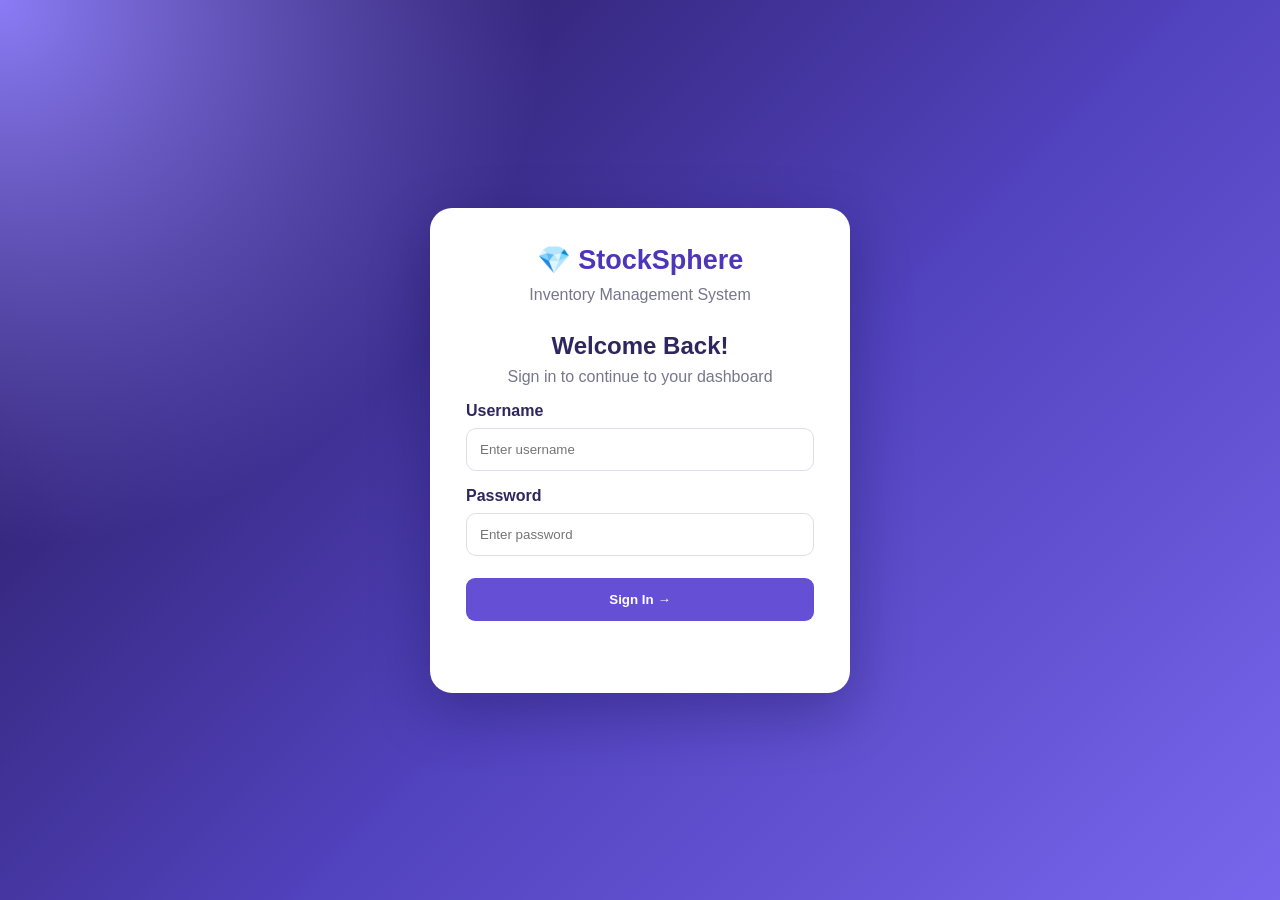
==== src/main/resources/static/index.html @ e8b52997 "Initial clean commit - StockSphere" ====
<!DOCTYPE html>
<html lang="en">
<head>
<meta charset="UTF-8">
<meta name="viewport" content="width=device-width, initial-scale=1.0">
<title>StockSphere | Inventory Management</title>

<style>
* {
    margin: 0;
    padding: 0;
    box-sizing: border-box;
    font-family: Arial, sans-serif;
}

body { background: #f4f5ff; color: #25234a; }
.layout { display: flex; min-height: 100vh; }

aside {
    width: 240px;
    flex-shrink: 0;
    background: linear-gradient(180deg, #392080, #6254d9);
    color: white;
    padding: 28px 18px;
}

.logo { font-size: 21px; font-weight: bold; margin-bottom: 38px; }
.menu { padding: 14px; margin: 8px 0; border-radius: 10px; cursor: pointer; }
.menu.active, .menu:hover { background: #ffffff25; }

main { flex: 1; min-width: 0; padding: 30px; }

header {
    display: flex;
    justify-content: space-between;
    align-items: center;
    flex-wrap: wrap;
    gap: 16px;
    margin-bottom: 28px;
}

header h1 { font-size: 28px; }
header p { color: #77768d; margin-top: 8px; }
.profile { background: white; padding: 12px 18px; border-radius: 12px; box-shadow: 0 4px 15px #29205b0c; }

.cards {
    display: grid;
    grid-template-columns: repeat(4, minmax(0, 1fr));
    gap: 18px;
    margin-bottom: 28px;
}

.card {
    background: white;
    padding: 22px;
    border-radius: 16px;
    box-shadow: 0 5px 22px #29205b0b;
    border-bottom: 4px solid #7155df;
}

.card p { color: #77768d; font-size: 14px; }
.card h2 { margin: 15px 0 8px; font-size: 30px; overflow-wrap: anywhere; }
.card small { color: #6d55d9; }

.panel {
    background: white;
    padding: 24px;
    border-radius: 16px;
    box-shadow: 0 5px 22px #29205b0b;
    margin-bottom: 22px;
    overflow-x: auto;
}

.panel h2 { font-size: 20px; margin-bottom: 20px; }

.actions {
    display: flex;
    justify-content: space-between;
    align-items: center;
    gap: 12px;
    flex-wrap: wrap;
    margin-bottom: 18px;
}

input {
    padding: 12px;
    border: 1px solid #dedcf0;
    border-radius: 9px;
    min-width: 0;
}

button {
    border: none;
    background: #6550d5;
    color: white;
    padding: 12px 17px;
    border-radius: 9px;
    cursor: pointer;
    font-weight: bold;
}

button:hover { background: #4935b1; }
button:disabled { opacity: 0.6; cursor: not-allowed; }

table { width: 100%; border-collapse: collapse; min-width: 760px; }

th, td {
    padding: 15px 12px;
    border-bottom: 1px solid #eeeef5;
    text-align: left;
}

th { color: #77768d; font-size: 13px; }

.status {
    display: inline-block;
    background: #e8f9ef;
    color: #16844a;
    padding: 7px 10px;
    border-radius: 20px;
    font-size: 12px;
    white-space: nowrap;
}

.low { background: #fff0e9; color: #d65a29; }
.edit { background: #2d9cdb; padding: 8px 11px; margin-right: 5px; margin-bottom: 4px; }
.edit:hover { background: #187ab3; }
.delete { background: #e94f70; padding: 8px 11px; }
.delete:hover { background: #c92e50; }
.empty { color: #888; text-align: center; }
.alert-item { margin: 8px 0; padding: 12px; background: #fff0e9; color: #a63c1b; border-radius: 9px; }
.success-message { color: #16844a; }
.error-message { color: #c92e50; }
.page { display: none; }
.page.active { display: block; }

@media (max-width: 1000px) {
    .cards { grid-template-columns: repeat(2, minmax(0, 1fr)); }
}

@media (max-width: 650px) {
    .layout { display: block; }
    aside { width: 100%; padding: 18px; }
    .logo { margin-bottom: 15px; }
    .menu { display: inline-block; padding: 10px; }
    main { padding: 18px; }
    .cards { grid-template-columns: 1fr; }
}

.login-screen{min-height:100vh;display:flex;align-items:center;justify-content:center;padding:24px;background:radial-gradient(circle at top left,#8b7cf6 0,transparent 35%),linear-gradient(135deg,#20134d,#5142bd 55%,#7867ec)}
.login-card{width:100%;max-width:420px;background:#fff;border-radius:22px;padding:36px;box-shadow:0 20px 60px #100a3b55}
.login-logo{text-align:center;font-size:27px;font-weight:800;color:#4d36b8;margin-bottom:10px}
.login-subtitle{text-align:center;color:#77768d;margin-bottom:28px}
.login-card label{display:block;margin:16px 0 8px;font-weight:bold;color:#30265e}
.login-card input{width:100%;padding:13px;border:1px solid #dedcf0;border-radius:10px}
.login-card button{width:100%;margin-top:22px;padding:14px}
#loginMessage{min-height:22px;margin-top:14px;text-align:center;font-size:14px}
.logout-button{margin-left:8px;background:#eeeaff;color:#4d36b8}
.logout-button:hover{background:#ddd6ff}
@media(max-width:480px){.login-card{padding:26px 22px}}

</style>
</head>

<body>

<div id="loginScreen" class="login-screen">
  <form id="loginForm" class="login-card">
    <div class="login-logo">💎 StockSphere</div>
    <p class="login-subtitle">Inventory Management System</p>
    <h2 style="text-align:center;color:#30265e;">Welcome Back!</h2>
    <p style="text-align:center;color:#77768d;margin-top:8px;">Sign in to continue to your dashboard</p>
    <label for="loginUsername">Username</label>
    <input id="loginUsername" name="username" type="text" placeholder="Enter username" autocomplete="username" required>
    <label for="loginPassword">Password</label>
    <input id="loginPassword" name="password" type="password" placeholder="Enter password" autocomplete="current-password" required>
    <button id="loginButton" type="submit">Sign In →</button>
    <p id="loginMessage" role="status"></p>
  </form>
</div>

<div id="appLayout" class="layout" style="display:none;">

<aside>
    <div class="logo">💎 StockSphere</div>

    <div class="menu active" onclick="showPage('dashboard', this)">📊 Dashboard</div>
    <div class="menu" onclick="showPage('products', this)">📦 Products</div>
    <div class="menu" onclick="showPage('suppliers', this)">🏭 Suppliers</div>
    <div class="menu" onclick="showPage('alerts', this)">🔔 Stock Alerts</div>
    <div class="menu" onclick="showPage('reports', this)">📈 Reports</div>
    <div class="menu" onclick="showPage('history', this)">🕘 Stock History</div>
    <div class="menu" onclick="showPage('settings', this)">⚙️ Settings</div>
</aside>

<main>
<header>
    <div>
        <h1 id="pageTitle">Inventory Dashboard</h1>
        <p id="pageSubtitle">Welcome back! Here's your stock overview.</p>
    </div>
    <div class="profile">👤 <span id="profileUsername">Admin</span>
        <button class="logout-button" type="button" onclick="logout()">Log out</button>
    </div>
</header>

<!-- DASHBOARD -->
<div id="dashboardPage" class="page active">
    <section class="cards">
        <div class="card">
            <p>Total Products</p>
            <h2 id="total">0</h2>
            <small>Products registered</small>
        </div>
        <div class="card">
            <p>Total Stock Units</p>
            <h2 id="units">0</h2>
            <small>Units in inventory</small>
        </div>
        <div class="card">
            <p>Low Stock Alerts</p>
            <h2 id="alerts">0</h2>
            <small>Products needing attention</small>
        </div>
        <div class="card">
            <p>Total Stock Value</p>
            <h2 id="value">₹0</h2>
            <small>Estimated inventory value</small>
        </div>
    </section>

    <section class="panel">
        <h2>📦 Product Inventory</h2>
        <div class="actions">
            <input id="search" type="search" placeholder="Search products...">
            <button id="addButton" onclick="addProduct()">＋ Add Product</button>
        </div>
        <table>
            <thead>
                <tr>
                    <th>Product</th><th>Category</th><th>Quantity</th>
                    <th>Unit Price</th><th>Minimum Stock</th>
                    <th>Status</th><th>Action</th>
                </tr>
            </thead>
            <tbody id="productList">
                <tr><td colspan="7" class="empty">Loading products...</td></tr>
            </tbody>
        </table>
    </section>

    <section class="panel">
        <h2>🔔 Stock Alerts</h2>
        <div id="alertMessage">Loading stock alerts...</div>
    </section>
</div>

<!-- PRODUCTS -->
<div id="productsPage" class="page">
    <section class="panel">
        <h2>📦 Manage Products</h2>
        <p>Use the dashboard to add, search, edit and delete products.</p>
        <br>
        <button onclick="showPage('dashboard')">Open Product Inventory</button>
    </section>
</div>

<!-- SUPPLIERS -->
<div id="suppliersPage" class="page">
    <section class="panel">
        <h2>🏭 Supplier Management</h2>
        <div class="actions">
            <input id="supplierSearch" type="search" placeholder="Search suppliers...">
            <button id="addSupplierButton" onclick="addSupplier()">＋ Add Supplier</button>
        </div>
        <table>
            <thead>
                <tr>
                    <th>Name</th><th>Company</th><th>Phone</th>
                    <th>Email</th><th>Address</th><th>Action</th>
                </tr>
            </thead>
            <tbody id="supplierList">
                <tr><td colspan="6" class="empty">Loading suppliers...</td></tr>
            </tbody>
        </table>
    </section>
</div>

<!-- ALERTS -->
<div id="alertsPage" class="page">
    <section class="panel">
        <h2>🔔 Low Stock Alerts</h2>
        <div id="allAlerts">Loading stock alerts...</div>
    </section>
</div>

<!-- REPORTS -->
<div id="reportsPage" class="page">
    <section class="panel">
        <h2>📈 Inventory Reports</h2>
        <p>Total products: <strong id="reportProducts">0</strong></p><br>
        <p>Total stock units: <strong id="reportUnits">0</strong></p><br>
        <p>Low stock products: <strong id="reportAlerts">0</strong></p><br>
        <p>Total stock value: <strong id="reportValue">₹0</strong></p><br>
        <button onclick="downloadReport()">⬇ Download CSV Report</button>
    </section>
</div>

<!-- STOCK HISTORY -->
<div id="historyPage" class="page">
    <section class="panel">
        <h2>🕘 Stock History</h2>
        <p id="historyMessage">Loading stock history...</p>
        <br>
        <div style="overflow-x:auto;">
            <table>
                <thead>
                    <tr>
                        <th>Date &amp; Time</th>
                        <th>Product</th>
                        <th>Action</th>
                        <th>Previous Quantity</th>
                        <th>New Quantity</th>
                    </tr>
                </thead>
                <tbody id="historyList">
                    <tr><td colspan="5" class="empty">Loading history...</td></tr>
                </tbody>
            </table>
        </div>
    </section>
</div>

<!-- SETTINGS -->
<div id="settingsPage" class="page">
    <section class="panel">
        <h2>⚙️ Settings</h2>
        <p>Application: StockSphere</p><br>
        <p>Backend: Spring Boot</p><br>
        <p>Database: MySQL</p><br>
        <p>Currency: Indian Rupees (₹)</p>
    </section>
</div>

<p style="text-align:center;color:#888;padding:12px">
    © 2026 StockSphere | Inventory Management System
</p>
</main>
</div>

<script>
let products = [];
let suppliers = [];

const pageInfo = {
    dashboard: ["Inventory Dashboard", "Welcome back! Here's your stock overview."],
    products: ["Products", "Manage your product inventory."],
    suppliers: ["Supplier Management", "Manage your suppliers and their contact details."],
    alerts: ["Stock Alerts", "Products that need stock replenishment."],
    reports: ["Inventory Reports", "View and export inventory summaries."],
    history: ["Stock History", "Review inventory activity."],
    settings: ["Settings", "Application information."]
};

function showPage(page, clickedMenu) {
    document.querySelectorAll('.page').forEach(section => section.classList.remove('active'));

    const target = document.getElementById(page + 'Page');
    if (target) target.classList.add('active');

    document.querySelectorAll('.menu').forEach(menu => menu.classList.remove('active'));

    if (clickedMenu) {
        clickedMenu.classList.add('active');
    } else {
        document.querySelectorAll('.menu').forEach(menu => {
            if (menu.getAttribute('onclick')?.includes("'" + page + "'")) {
                menu.classList.add('active');
            }
        });
    }

    document.getElementById('pageTitle').textContent = pageInfo[page][0];
    document.getElementById('pageSubtitle').textContent = pageInfo[page][1];

    if (page === 'suppliers') loadSuppliers();

    if (['dashboard', 'products', 'alerts', 'reports'].includes(page)) {
        loadProducts();
    }

    if (page === 'history') loadStockHistory();
}

function getQuantity(product) {
    return Number(product.quantity ?? product.stockQuantity ?? 0);
}

function getMinimumStock(product) {
    const value = Number(product.minimumStock ?? 5);
    return Number.isFinite(value) && value >= 0 ? value : 5;
}

function isLowStock(product) {
    return getQuantity(product) <= getMinimumStock(product);
}

function escapeHtml(value) {
    return String(value ?? '').replace(/[&<>"']/g, char => ({
        '&': '&amp;', '<': '&lt;', '>': '&gt;', '"': '&quot;', "'": '&#39;'
    })[char]);
}

// PRODUCTS

async function loadProducts() {
    try {
        const response = await fetch('/api/products');
        if (!response.ok) throw new Error('Could not load products');

        products = await response.json();
        renderProducts();
    } catch (error) {
        document.getElementById('productList').innerHTML =
            '<tr><td colspan="7" class="empty">Unable to load products. Check the backend server.</td></tr>';
        document.getElementById('alertMessage').textContent = 'Unable to load stock alerts.';
        document.getElementById('allAlerts').textContent = 'Unable to load stock alerts.';
    }
}

function renderProducts() {
    const query = document.getElementById('search').value.trim().toLowerCase();

    const filtered = products.filter(product =>
        String(product.name || product.productName || '').toLowerCase().includes(query)
    );

    document.getElementById('productList').innerHTML = filtered.length
        ? filtered.map(product => {
            const id = Number(product.id) || 0;
            const name = product.name || product.productName || 'Unnamed';
            const category = product.category || 'General';
            const quantity = getQuantity(product);
            const price = Number(product.price || 0);
            const minimum = getMinimumStock(product);
            const low = isLowStock(product);

            return `
            <tr>
                <td>${escapeHtml(name)}</td>
                <td>${escapeHtml(category)}</td>
                <td>${quantity}</td>
                <td>₹${price.toLocaleString('en-IN')}</td>
                <td>${minimum}</td>
                <td><span class="status ${low ? 'low' : ''}">${low ? 'Low Stock' : 'In Stock'}</span></td>
                <td>
                    <button class="edit" onclick="editProduct(${id})">Edit</button>
                    <button class="delete" onclick="deleteProduct(${id})">Delete</button>
                </td>
            </tr>`;
        }).join('')
        : '<tr><td colspan="7" class="empty">No products found</td></tr>';

    const totalUnits = products.reduce((sum, product) => sum + getQuantity(product), 0);
    const lowProducts = products.filter(isLowStock);
    const totalValue = products.reduce((sum, product) =>
        sum + getQuantity(product) * Number(product.price || 0), 0);

    document.getElementById('total').textContent = products.length;
    document.getElementById('units').textContent = totalUnits;
    document.getElementById('alerts').textContent = lowProducts.length;
    document.getElementById('value').textContent = '₹' + totalValue.toLocaleString('en-IN');

    const alertsHtml = lowProducts.length
        ? lowProducts.map(product => `
            <div class="alert-item">
                ⚠️ <strong>${escapeHtml(product.name || 'Unnamed')}</strong>
                — ${getQuantity(product)} units remaining.
                Minimum stock: ${getMinimumStock(product)}.
            </div>`).join('')
        : '<p class="success-message">All products have sufficient stock.</p>';

    document.getElementById('alertMessage').innerHTML = alertsHtml;
    document.getElementById('allAlerts').innerHTML = alertsHtml;
    document.getElementById('reportProducts').textContent = products.length;
    document.getElementById('reportUnits').textContent = totalUnits;
    document.getElementById('reportAlerts').textContent = lowProducts.length;
    document.getElementById('reportValue').textContent = '₹' + totalValue.toLocaleString('en-IN');
}

async function addProduct() {
    const name = prompt('Enter product name:');
    if (name === null || !name.trim()) return;

    const categoryInput = prompt('Enter category:');
    if (categoryInput === null) return;

    const quantityInput = prompt('Enter stock quantity:');
    if (quantityInput === null || quantityInput.trim() === '') return;

    const priceInput = prompt('Enter unit price:');
    if (priceInput === null || priceInput.trim() === '') return;

    const minimumInput = prompt('Enter minimum stock level:', '5');
    if (minimumInput === null || minimumInput.trim() === '') return;

    const quantity = Number(quantityInput);
    const price = Number(priceInput);
    const minimumStock = Number(minimumInput);

    if (!Number.isInteger(quantity) || quantity < 0 ||
        !Number.isFinite(price) || price < 0 ||
        !Number.isInteger(minimumStock) || minimumStock < 0) {
        alert('Enter a valid quantity, price and minimum stock.');
        return;
    }

    const button = document.getElementById('addButton');
    button.disabled = true;

    try {
        const response = await fetch('/api/products', {
            method: 'POST',
            headers: { 'Content-Type': 'application/json' },
            body: JSON.stringify({
                name: name.trim(),
                category: categoryInput.trim() || 'General',
                quantity, price, minimumStock
            })
        });

        if (!response.ok) throw new Error('Save failed');

        await loadProducts();
        alert('Product added successfully!');
    } catch (error) {
        alert('Could not add product. Check the backend.');
    } finally {
        button.disabled = false;
    }
}

async function editProduct(id) {
    const product = products.find(item => Number(item.id) === Number(id));
    if (!product) return;

    const name = prompt('Edit product name:', product.name || '');
    if (name === null || !name.trim()) return;

    const category = prompt('Edit category:', product.category || 'General');
    if (category === null) return;

    const quantityInput = prompt('Edit stock quantity:', String(getQuantity(product)));
    if (quantityInput === null || quantityInput.trim() === '') return;

    const priceInput = prompt('Edit unit price:', String(Number(product.price || 0)));
    if (priceInput === null || priceInput.trim() === '') return;

    const minimumInput = prompt('Edit minimum stock:', String(getMinimumStock(product)));
    if (minimumInput === null || minimumInput.trim() === '') return;

    const quantity = Number(quantityInput);
    const price = Number(priceInput);
    const minimumStock = Number(minimumInput);

    if (!Number.isInteger(quantity) || quantity < 0 ||
        !Number.isFinite(price) || price < 0 ||
        !Number.isInteger(minimumStock) || minimumStock < 0) {
        alert('Enter valid quantity, price and minimum stock.');
        return;
    }

    try {
        const response = await fetch('/api/products/' + id, {
            method: 'PUT',
            headers: { 'Content-Type': 'application/json' },
            body: JSON.stringify({
                name: name.trim(),
                category: category.trim() || 'General',
                quantity, price, minimumStock
            })
        });

        if (!response.ok) throw new Error('Update failed');

        await loadProducts();
        alert('Product updated successfully!');
    } catch (error) {
        alert('Could not update product. Check the backend.');
    }
}

async function deleteProduct(id) {
    if (!confirm('Delete this product?')) return;

    try {
        const response = await fetch('/api/products/' + id, { method: 'DELETE' });
        if (!response.ok) throw new Error('Delete failed');

        await loadProducts();
        alert('Product deleted successfully!');
    } catch (error) {
        alert('Could not delete product.');
    }
}

// SUPPLIERS

async function loadSuppliers() {
    const list = document.getElementById('supplierList');

    try {
        const response = await fetch('/api/suppliers');
        if (!response.ok) throw new Error('Could not load suppliers');

        suppliers = await response.json();
        renderSuppliers();
    } catch (error) {
        list.innerHTML =
            '<tr><td colspan="6" class="empty">Unable to load suppliers. Check SupplierController and the backend.</td></tr>';
    }
}

function renderSuppliers() {
    const query = document.getElementById('supplierSearch').value.trim().toLowerCase();

    const filtered = suppliers.filter(supplier =>
        [supplier.name, supplier.company, supplier.phone, supplier.email, supplier.address]
            .some(value => String(value || '').toLowerCase().includes(query))
    );

    document.getElementById('supplierList').innerHTML = filtered.length
        ? filtered.map(supplier => `
            <tr>
                <td>${escapeHtml(supplier.name)}</td>
                <td>${escapeHtml(supplier.company)}</td>
                <td>${escapeHtml(supplier.phone)}</td>
                <td>${escapeHtml(supplier.email)}</td>
                <td>${escapeHtml(supplier.address)}</td>
                <td>
                    <button class="edit" onclick="editSupplier(${Number(supplier.id)})">Edit</button>
                    <button class="delete" onclick="deleteSupplier(${Number(supplier.id)})">Delete</button>
                </td>
            </tr>`).join('')
        : '<tr><td colspan="6" class="empty">No suppliers found</td></tr>';
}

async function addSupplier() {
    const name = prompt('Enter supplier name:');
    if (name === null || !name.trim()) return;

    const company = prompt('Enter company name:');
    if (company === null) return;

    const phone = prompt('Enter phone number:');
    if (phone === null) return;

    const email = prompt('Enter email address:');
    if (email === null) return;

    const address = prompt('Enter address:');
    if (address === null) return;

    const button = document.getElementById('addSupplierButton');
    button.disabled = true;

    try {
        const response = await fetch('/api/suppliers', {
            method: 'POST',
            headers: { 'Content-Type': 'application/json' },
            body: JSON.stringify({
                name: name.trim(),
                company: company.trim(),
                phone: phone.trim(),
                email: email.trim(),
                address: address.trim()
            })
        });

        if (!response.ok) throw new Error('Save failed');

        await loadSuppliers();
        alert('Supplier added successfully!');
    } catch (error) {
        alert('Could not add supplier. Check the backend and SupplierController.');
    } finally {
        button.disabled = false;
    }
}

async function editSupplier(id) {
    const supplier = suppliers.find(item => Number(item.id) === Number(id));
    if (!supplier) {
        alert('Supplier not found. Refresh the page and try again.');
        return;
    }

    const name = prompt('Edit supplier name:', supplier.name || '');
    if (name === null || !name.trim()) return;

    const company = prompt('Edit company:', supplier.company || '');
    if (company === null) return;

    const phone = prompt('Edit phone:', supplier.phone || '');
    if (phone === null) return;

    const email = prompt('Edit email:', supplier.email || '');
    if (email === null) return;

    const address = prompt('Edit address:', supplier.address || '');
    if (address === null) return;

    try {
        const response = await fetch('/api/suppliers/' + id, {
            method: 'PUT',
            headers: { 'Content-Type': 'application/json' },
            body: JSON.stringify({
                name: name.trim(),
                company: company.trim(),
                phone: phone.trim(),
                email: email.trim(),
                address: address.trim()
            })
        });

        if (!response.ok) throw new Error('Update failed');

        await loadSuppliers();
        alert('Supplier updated successfully!');
    } catch (error) {
        alert('Could not update supplier. Check SupplierController.');
    }
}

async function deleteSupplier(id) {
    if (!confirm('Delete this supplier?')) return;

    try {
        const response = await fetch('/api/suppliers/' + id, { method: 'DELETE' });
        if (!response.ok) throw new Error('Delete failed');

        await loadSuppliers();
        alert('Supplier deleted successfully!');
    } catch (error) {
        alert('Could not delete supplier.');
    }
}

// STOCK HISTORY

function formatHistoryDate(value) {
    if (!value) return '—';

    let date;

    if (Array.isArray(value)) {
        // Handles LocalDateTime serialized as [year, month, day, hour, minute, second]
        date = new Date(
            value[0], (value[1] || 1) - 1, value[2] || 1,
            value[3] || 0, value[4] || 0, value[5] || 0
        );
    } else {
        date = new Date(value);
    }

    if (Number.isNaN(date.getTime())) return String(value);

    return date.toLocaleString('en-IN');
}

async function loadStockHistory() {
    const message = document.getElementById('historyMessage');
    const list = document.getElementById('historyList');

    message.textContent = 'Loading stock history...';
    list.innerHTML = '<tr><td colspan="5" class="empty">Loading history...</td></tr>';

    try {
        const response = await fetch('/api/stock-history');
        if (!response.ok) throw new Error('Could not load stock history');

        const history = await response.json();

        if (!Array.isArray(history) || history.length === 0) {
            message.textContent = 'No stock history yet. Add, edit or delete a product to record activity.';
            list.innerHTML = '<tr><td colspan="5" class="empty">No history available</td></tr>';
            return;
        }

        message.textContent = 'Showing ' + history.length + ' stock history record(s).';

        list.innerHTML = history.map(item => `
            <tr>
                <td>${escapeHtml(formatHistoryDate(item.actionDate))}</td>
                <td>${escapeHtml(item.productName || 'Unknown product')}</td>
                <td>${escapeHtml(item.action || 'Stock updated')}</td>
                <td>${Number(item.previousQuantity ?? 0)}</td>
                <td>${Number(item.newQuantity ?? 0)}</td>
            </tr>
        `).join('');
    } catch (error) {
        message.textContent = 'Unable to load stock history. Check that StockHistoryController is saved and the backend is running.';
        list.innerHTML = '<tr><td colspan="5" class="empty">Could not load history</td></tr>';
    }
}

// CSV REPORT

function downloadReport() {
    const rows = [
        ['Product', 'Category', 'Quantity', 'Unit Price', 'Minimum Stock', 'Status']
    ];

    products.forEach(product => {
        rows.push([
            product.name || '',
            product.category || '',
            getQuantity(product),
            Number(product.price || 0),
            getMinimumStock(product),
            isLowStock(product) ? 'Low Stock' : 'In Stock'
        ]);
    });

    const csv = rows.map(row =>
        row.map(value => '"' + String(value).replace(/"/g, '""') + '"').join(',')
    ).join('\r\n');

    const blob = new Blob(['\uFEFF' + csv], { type: 'text/csv;charset=utf-8;' });
    const url = URL.createObjectURL(blob);
    const link = document.createElement('a');

    link.href = url;
    link.download = 'StockSphere-Inventory-Report.csv';
    link.click();

    URL.revokeObjectURL(url);
}

// SEARCH

document.getElementById('search').addEventListener('input', renderProducts);
document.getElementById('supplierSearch').addEventListener('input', renderSuppliers);

// LOGIN
const loginForm = document.getElementById('loginForm');
const loginMessage = document.getElementById('loginMessage');
const loginButton = document.getElementById('loginButton');

loginForm.addEventListener('submit', async function (event) {
    event.preventDefault();
    loginMessage.className = '';
    loginMessage.textContent = 'Checking login...';
    loginButton.disabled = true;

    const username = document.getElementById('loginUsername').value.trim();
    const password = document.getElementById('loginPassword').value;

    try {
        const response = await fetch('/api/auth/login', {
            method: 'POST',
            headers: { 'Content-Type': 'application/json' },
            body: JSON.stringify({ username, password })
        });
        const result = await response.json().catch(() => ({}));
        if (!response.ok) throw new Error(result.message || 'Invalid username or password.');

        document.getElementById('loginScreen').style.display = 'none';
        document.getElementById('appLayout').style.display = 'flex';
        document.getElementById('profileUsername').textContent = result.username || username;
        loginMessage.textContent = '';
        document.getElementById('loginPassword').value = '';
        await loadProducts();
        showPage('dashboard');
    } catch (error) {
        loginMessage.className = 'error-message';
        loginMessage.textContent = error.message || 'Login failed. Check that the backend is running.';
    } finally {
        loginButton.disabled = false;
    }
});

function logout() {
    document.getElementById('appLayout').style.display = 'none';
    document.getElementById('loginScreen').style.display = 'flex';
    document.getElementById('loginForm').reset();
    loginMessage.className = '';
    loginMessage.textContent = 'You have logged out.';
    document.getElementById('loginUsername').focus();
}

// Inventory loads only after successful login.
</script>
</body>
</html>
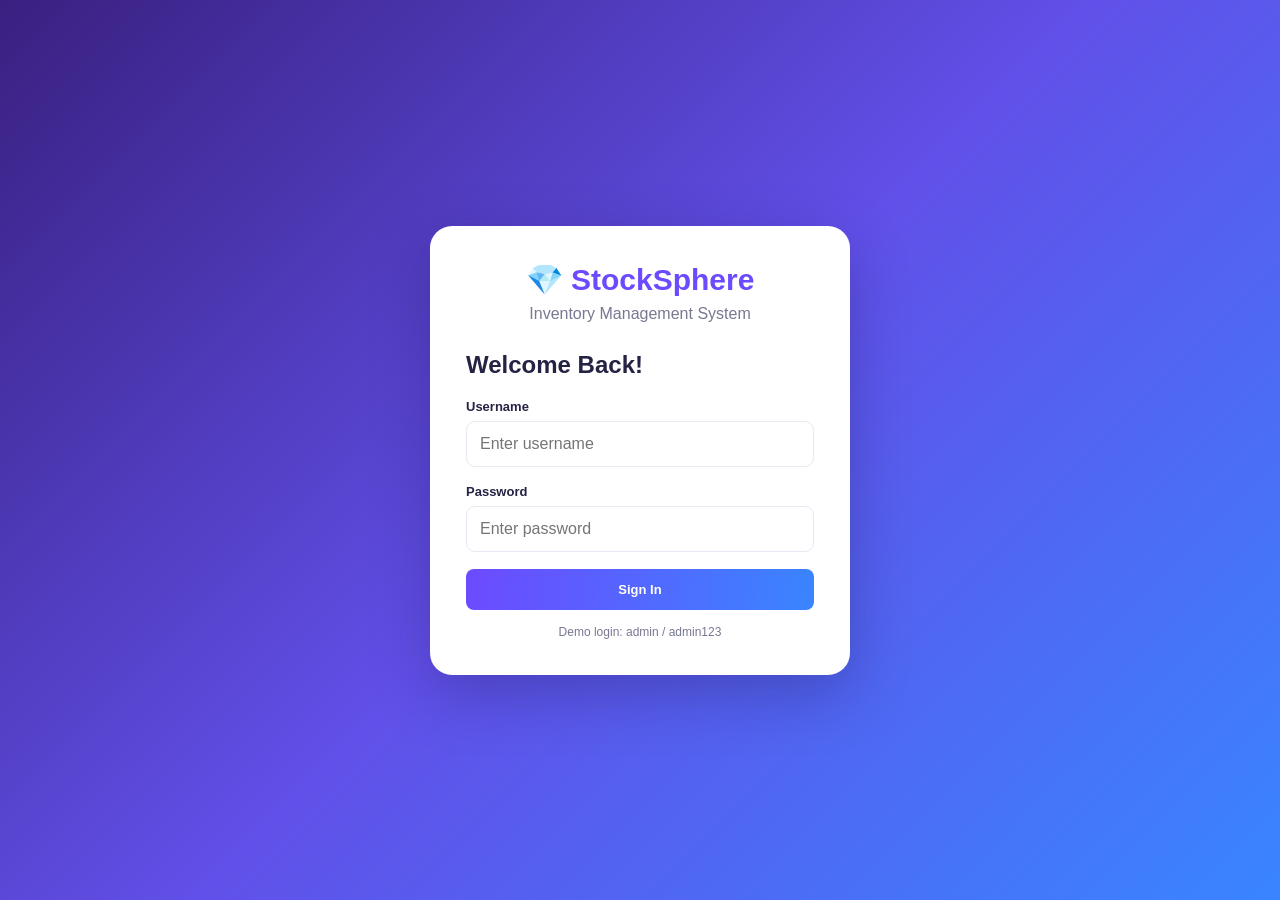
==== commit e058be91: "Update StockSphere inventory system" ====
--- a/src/main/resources/static/index.html
+++ b/src/main/resources/static/index.html
@@ -1,3 +1,4 @@
+
 <!DOCTYPE html>
 <html lang="en">
 <head>
@@ -7,890 +8,1778 @@
 
 <style>
 * {
+    box-sizing: border-box;
     margin: 0;
     padding: 0;
-    box-sizing: border-box;
-    font-family: Arial, sans-serif;
-}
-
-body { background: #f4f5ff; color: #25234a; }
-.layout { display: flex; min-height: 100vh; }
-
-aside {
-    width: 240px;
+    font-family: "Segoe UI", Arial, sans-serif;
+}
+
+:root {
+    --purple: #6d4aff;
+    --blue: #3985ff;
+    --dark: #252344;
+    --muted: #777891;
+    --background: #f5f6fc;
+    --border: #e9e8f3;
+}
+
+body {
+    background: var(--background);
+    color: var(--dark);
+}
+
+button, input, select {
+    font: inherit;
+}
+
+button {
+    cursor: pointer;
+}
+
+[hidden] {
+    display: none !important;
+}
+
+#loginScreen {
+    min-height: 100vh;
+    display: grid;
+    place-items: center;
+    padding: 20px;
+    background: linear-gradient(135deg, #392080, #6150e9, #3985ff);
+}
+
+.login-card {
+    width: 100%;
+    max-width: 420px;
+    padding: 36px;
+    background: white;
+    border-radius: 22px;
+    box-shadow: 0 20px 60px #17104445;
+}
+
+.login-logo {
+    text-align: center;
+    font-size: 30px;
+    font-weight: 800;
+    color: var(--purple);
+    margin-bottom: 8px;
+}
+
+.login-subtitle {
+    text-align: center;
+    color: var(--muted);
+    margin-bottom: 28px;
+}
+
+.login-card h2 {
+    margin-bottom: 20px;
+}
+
+.login-card label {
+    display: block;
+    font-size: 13px;
+    font-weight: 600;
+    margin-bottom: 7px;
+}
+
+.login-card input {
+    width: 100%;
+    padding: 13px;
+    border: 1px solid var(--border);
+    border-radius: 9px;
+    margin-bottom: 17px;
+    outline-color: var(--purple);
+}
+
+.login-hint {
+    margin-top: 15px;
+    font-size: 12px;
+    color: var(--muted);
+    text-align: center;
+}
+
+.login-error {
+    color: #c62828;
+    font-size: 13px;
+    margin-bottom: 12px;
+}
+
+.app-layout {
+    display: flex;
+    min-height: 100vh;
+}
+
+.sidebar {
+    width: 245px;
     flex-shrink: 0;
-    background: linear-gradient(180deg, #392080, #6254d9);
+    background: #fff;
+    border-right: 1px solid var(--border);
+    padding: 25px 15px;
+}
+
+.brand {
+    font-size: 24px;
+    font-weight: 800;
+    color: var(--purple);
+    padding: 0 12px 30px;
+}
+
+.brand small {
+    display: block;
+    font-size: 11px;
+    font-weight: 500;
+    color: var(--muted);
+    margin-top: 4px;
+}
+
+.nav-label {
+    padding: 0 12px;
+    color: #a0a0b5;
+    font-size: 11px;
+    font-weight: 700;
+    letter-spacing: 1px;
+    margin-bottom: 12px;
+}
+
+.nav-link {
+    display: block;
+    width: 100%;
+    border: 0;
+    background: transparent;
+    text-align: left;
+    padding: 13px 12px;
+    border-radius: 10px;
+    margin-bottom: 5px;
+    color: #686781;
+    font-size: 14px;
+}
+
+.nav-link:hover {
+    background: #f3f0ff;
+    color: var(--purple);
+}
+
+.nav-link.active {
+    background: linear-gradient(100deg, #704bff, #5482ff);
     color: white;
-    padding: 28px 18px;
-}
-
-.logo { font-size: 21px; font-weight: bold; margin-bottom: 38px; }
-.menu { padding: 14px; margin: 8px 0; border-radius: 10px; cursor: pointer; }
-.menu.active, .menu:hover { background: #ffffff25; }
-
-main { flex: 1; min-width: 0; padding: 30px; }
-
-header {
+    box-shadow: 0 5px 14px #704bff35;
+}
+
+.main-area {
+    min-width: 0;
+    flex: 1;
+}
+
+.topbar {
+    min-height: 75px;
+    background: white;
+    border-bottom: 1px solid var(--border);
     display: flex;
+    align-items: center;
     justify-content: space-between;
+    gap: 15px;
+    padding: 18px 28px;
+}
+
+.topbar-title {
+    font-weight: 700;
+}
+
+.topbar-right {
+    display: flex;
     align-items: center;
-    flex-wrap: wrap;
-    gap: 16px;
-    margin-bottom: 28px;
-}
-
-header h1 { font-size: 28px; }
-header p { color: #77768d; margin-top: 8px; }
-.profile { background: white; padding: 12px 18px; border-radius: 12px; box-shadow: 0 4px 15px #29205b0c; }
-
-.cards {
+    gap: 15px;
+    font-size: 13px;
+}
+
+.user-info {
+    color: var(--purple);
+    font-weight: 700;
+}
+
+.content {
+    padding: 28px;
+    max-width: 1600px;
+    margin: auto;
+}
+
+.page-header {
+    margin-bottom: 24px;
+}
+
+.page-header h1 {
+    font-size: 27px;
+    margin-bottom: 7px;
+}
+
+.page-header p {
+    color: var(--muted);
+    font-size: 14px;
+}
+
+.stats-grid {
     display: grid;
     grid-template-columns: repeat(4, minmax(0, 1fr));
     gap: 18px;
-    margin-bottom: 28px;
-}
-
-.card {
+    margin-bottom: 25px;
+}
+
+.stat-card {
     background: white;
-    padding: 22px;
+    padding: 23px;
     border-radius: 16px;
-    box-shadow: 0 5px 22px #29205b0b;
-    border-bottom: 4px solid #7155df;
-}
-
-.card p { color: #77768d; font-size: 14px; }
-.card h2 { margin: 15px 0 8px; font-size: 30px; overflow-wrap: anywhere; }
-.card small { color: #6d55d9; }
+    border: 1px solid var(--border);
+    box-shadow: 0 5px 20px #29215a05;
+}
+
+.stat-icon {
+    font-size: 25px;
+    margin-bottom: 15px;
+}
+
+.stat-label {
+    color: var(--muted);
+    font-size: 13px;
+    margin-bottom: 8px;
+}
+
+.stat-value {
+    font-size: 27px;
+    font-weight: 800;
+    overflow-wrap: anywhere;
+}
+
+.stat-purple { border-top: 4px solid #7955ff; }
+.stat-blue { border-top: 4px solid #3985ff; }
+.stat-orange { border-top: 4px solid #ffab48; }
+.stat-green { border-top: 4px solid #2fbd8a; }
 
 .panel {
     background: white;
-    padding: 24px;
-    border-radius: 16px;
-    box-shadow: 0 5px 22px #29205b0b;
+    border: 1px solid var(--border);
+    border-radius: 15px;
+    padding: 23px;
     margin-bottom: 22px;
-    overflow-x: auto;
-}
-
-.panel h2 { font-size: 20px; margin-bottom: 20px; }
-
-.actions {
+    min-width: 0;
+}
+
+.panel-heading {
     display: flex;
     justify-content: space-between;
     align-items: center;
     gap: 12px;
+    margin-bottom: 20px;
     flex-wrap: wrap;
+}
+
+.panel-heading h2 {
+    font-size: 17px;
+}
+
+.form-grid {
+    display: grid;
+    grid-template-columns: repeat(3, minmax(0, 1fr));
+    gap: 18px;
+}
+
+.form-field {
+    display: flex;
+    flex-direction: column;
+    gap: 8px;
+    font-size: 13px;
+    font-weight: 600;
+    color: #55546e;
+}
+
+.form-field input,
+.form-field select {
+    width: 100%;
+    min-width: 0;
+    padding: 12px;
+    border: 1px solid #deddeb;
+    border-radius: 8px;
+    background: #fff;
+    color: var(--dark);
+    outline-color: var(--purple);
+}
+
+.form-actions {
+    display: flex;
+    gap: 10px;
+    flex-wrap: wrap;
+    margin-top: 20px;
+}
+
+.btn {
+    border: 0;
+    border-radius: 8px;
+    padding: 11px 16px;
+    font-weight: 600;
+    font-size: 13px;
+    transition: 0.2s;
+}
+
+.btn:hover {
+    filter: brightness(0.96);
+    transform: translateY(-1px);
+}
+
+.btn-primary {
+    color: white;
+    background: linear-gradient(100deg, var(--purple), var(--blue));
+}
+
+.btn-secondary {
+    color: #5c4dc1;
+    background: #f0edff;
+}
+
+.btn-danger {
+    color: #c62828;
+    background: #ffeded;
+}
+
+.btn-small {
+    padding: 7px 10px;
+    margin: 2px;
+    font-size: 12px;
+}
+
+.toolbar {
+    display: flex;
+    gap: 10px;
     margin-bottom: 18px;
 }
 
-input {
-    padding: 12px;
-    border: 1px solid #dedcf0;
-    border-radius: 9px;
-    min-width: 0;
-}
-
-button {
-    border: none;
-    background: #6550d5;
-    color: white;
-    padding: 12px 17px;
-    border-radius: 9px;
-    cursor: pointer;
-    font-weight: bold;
-}
-
-button:hover { background: #4935b1; }
-button:disabled { opacity: 0.6; cursor: not-allowed; }
-
-table { width: 100%; border-collapse: collapse; min-width: 760px; }
-
-th, td {
-    padding: 15px 12px;
-    border-bottom: 1px solid #eeeef5;
+.search {
+    width: 100%;
+    max-width: 350px;
+    border: 1px solid var(--border);
+    border-radius: 8px;
+    padding: 11px 13px;
+    outline-color: var(--purple);
+}
+
+.table-wrap {
+    width: 100%;
+    overflow-x: auto;
+}
+
+table {
+    width: 100%;
+    border-collapse: collapse;
+    font-size: 13px;
+    min-width: 600px;
+}
+
+th {
     text-align: left;
-}
-
-th { color: #77768d; font-size: 13px; }
+    padding: 14px 12px;
+    background: #f8f7ff;
+    color: #6c6988;
+    font-size: 12px;
+    white-space: nowrap;
+}
+
+td {
+    padding: 14px 12px;
+    border-bottom: 1px solid #f0eff7;
+    vertical-align: middle;
+}
+
+tbody tr:hover {
+    background: #fbfaff;
+}
+
+.empty-message {
+    text-align: center;
+    color: var(--muted);
+    padding: 25px;
+}
 
 .status {
     display: inline-block;
-    background: #e8f9ef;
-    color: #16844a;
-    padding: 7px 10px;
+    padding: 6px 9px;
     border-radius: 20px;
+    font-size: 11px;
+    font-weight: 700;
+    white-space: nowrap;
+}
+
+.status-low {
+    color: #c62828;
+    background: #ffeded;
+}
+
+.status-ok {
+    color: #16845e;
+    background: #e4f8ef;
+}
+
+.notice {
+    background: #f0edff;
+    color: #5542b6;
+    border-radius: 8px;
+    padding: 12px 14px;
+    font-size: 13px;
+    margin-bottom: 17px;
+}
+
+.error-notice {
+    background: #fff0f0;
+    color: #b71c1c;
+}
+
+.message-area {
+    padding: 0 28px;
+}
+
+#globalMessage {
+    margin-top: 18px;
+    margin-bottom: 0;
+}
+
+.footer-note {
+    color: var(--muted);
     font-size: 12px;
-    white-space: nowrap;
-}
-
-.low { background: #fff0e9; color: #d65a29; }
-.edit { background: #2d9cdb; padding: 8px 11px; margin-right: 5px; margin-bottom: 4px; }
-.edit:hover { background: #187ab3; }
-.delete { background: #e94f70; padding: 8px 11px; }
-.delete:hover { background: #c92e50; }
-.empty { color: #888; text-align: center; }
-.alert-item { margin: 8px 0; padding: 12px; background: #fff0e9; color: #a63c1b; border-radius: 9px; }
-.success-message { color: #16844a; }
-.error-message { color: #c92e50; }
-.page { display: none; }
-.page.active { display: block; }
-
-@media (max-width: 1000px) {
-    .cards { grid-template-columns: repeat(2, minmax(0, 1fr)); }
-}
-
-@media (max-width: 650px) {
-    .layout { display: block; }
-    aside { width: 100%; padding: 18px; }
-    .logo { margin-bottom: 15px; }
-    .menu { display: inline-block; padding: 10px; }
-    main { padding: 18px; }
-    .cards { grid-template-columns: 1fr; }
-}
-
-.login-screen{min-height:100vh;display:flex;align-items:center;justify-content:center;padding:24px;background:radial-gradient(circle at top left,#8b7cf6 0,transparent 35%),linear-gradient(135deg,#20134d,#5142bd 55%,#7867ec)}
-.login-card{width:100%;max-width:420px;background:#fff;border-radius:22px;padding:36px;box-shadow:0 20px 60px #100a3b55}
-.login-logo{text-align:center;font-size:27px;font-weight:800;color:#4d36b8;margin-bottom:10px}
-.login-subtitle{text-align:center;color:#77768d;margin-bottom:28px}
-.login-card label{display:block;margin:16px 0 8px;font-weight:bold;color:#30265e}
-.login-card input{width:100%;padding:13px;border:1px solid #dedcf0;border-radius:10px}
-.login-card button{width:100%;margin-top:22px;padding:14px}
-#loginMessage{min-height:22px;margin-top:14px;text-align:center;font-size:14px}
-.logout-button{margin-left:8px;background:#eeeaff;color:#4d36b8}
-.logout-button:hover{background:#ddd6ff}
-@media(max-width:480px){.login-card{padding:26px 22px}}
-
+    margin-top: 12px;
+}
+
+@media (max-width: 1100px) {
+    .stats-grid {
+        grid-template-columns: repeat(2, minmax(0, 1fr));
+    }
+
+    .form-grid {
+        grid-template-columns: repeat(2, minmax(0, 1fr));
+    }
+}
+
+@media (max-width: 760px) {
+    .app-layout {
+        display: block;
+    }
+
+    .sidebar {
+        width: 100%;
+        padding: 15px;
+        border-right: 0;
+        border-bottom: 1px solid var(--border);
+    }
+
+    .brand {
+        padding-bottom: 15px;
+    }
+
+    .nav-label {
+        display: none;
+    }
+
+    .sidebar nav {
+        display: flex;
+        gap: 5px;
+        overflow-x: auto;
+        padding-bottom: 5px;
+    }
+
+    .nav-link {
+        width: auto;
+        flex-shrink: 0;
+        white-space: nowrap;
+        margin-bottom: 0;
+    }
+
+    .content {
+        padding: 18px 14px;
+    }
+
+    .topbar {
+        padding: 15px;
+    }
+
+    .message-area {
+        padding: 0 14px;
+    }
+
+    .panel {
+        padding: 16px;
+    }
+
+    .form-grid {
+        grid-template-columns: 1fr;
+    }
+
+    .page-header h1 {
+        font-size: 23px;
+    }
+}
+
+@media (max-width: 420px) {
+    .stats-grid {
+        grid-template-columns: 1fr;
+    }
+
+    .login-card {
+        padding: 25px;
+    }
+
+    .topbar-right {
+        gap: 8px;
+        flex-wrap: wrap;
+        justify-content: flex-end;
+    }
+}
 </style>
 </head>
 
 <body>
 
-<div id="loginScreen" class="login-screen">
-  <form id="loginForm" class="login-card">
-    <div class="login-logo">💎 StockSphere</div>
-    <p class="login-subtitle">Inventory Management System</p>
-    <h2 style="text-align:center;color:#30265e;">Welcome Back!</h2>
-    <p style="text-align:center;color:#77768d;margin-top:8px;">Sign in to continue to your dashboard</p>
-    <label for="loginUsername">Username</label>
-    <input id="loginUsername" name="username" type="text" placeholder="Enter username" autocomplete="username" required>
-    <label for="loginPassword">Password</label>
-    <input id="loginPassword" name="password" type="password" placeholder="Enter password" autocomplete="current-password" required>
-    <button id="loginButton" type="submit">Sign In →</button>
-    <p id="loginMessage" role="status"></p>
-  </form>
+<!-- LOGIN -->
+<div id="loginScreen">
+    <div class="login-card">
+        <div class="login-logo">💎 StockSphere</div>
+        <p class="login-subtitle">Inventory Management System</p>
+
+        <h2>Welcome Back!</h2>
+
+        <form id="loginForm">
+            <label for="loginUsername">Username</label>
+            <input id="loginUsername" required autocomplete="username"
+                   placeholder="Enter username">
+
+            <label for="loginPassword">Password</label>
+            <input id="loginPassword" type="password" required
+                   autocomplete="current-password" placeholder="Enter password">
+
+            <p id="loginError" class="login-error" hidden></p>
+
+            <button type="submit" class="btn btn-primary"
+                    style="width:100%;padding:13px">
+                Sign In
+            </button>
+        </form>
+
+        <p class="login-hint">Demo login: admin / admin123</p>
+    </div>
 </div>
 
-<div id="appLayout" class="layout" style="display:none;">
-
-<aside>
-    <div class="logo">💎 StockSphere</div>
-
-    <div class="menu active" onclick="showPage('dashboard', this)">📊 Dashboard</div>
-    <div class="menu" onclick="showPage('products', this)">📦 Products</div>
-    <div class="menu" onclick="showPage('suppliers', this)">🏭 Suppliers</div>
-    <div class="menu" onclick="showPage('alerts', this)">🔔 Stock Alerts</div>
-    <div class="menu" onclick="showPage('reports', this)">📈 Reports</div>
-    <div class="menu" onclick="showPage('history', this)">🕘 Stock History</div>
-    <div class="menu" onclick="showPage('settings', this)">⚙️ Settings</div>
-</aside>
-
-<main>
-<header>
-    <div>
-        <h1 id="pageTitle">Inventory Dashboard</h1>
-        <p id="pageSubtitle">Welcome back! Here's your stock overview.</p>
+<!-- MAIN APPLICATION -->
+<div id="inventoryApp" class="app-layout" hidden>
+
+    <!-- SIDEBAR -->
+    <aside class="sidebar">
+        <div class="brand">
+            💎 StockSphere
+            <small>Inventory Management</small>
+        </div>
+
+        <div class="nav-label">MAIN MENU</div>
+
+        <nav>
+            <button class="nav-link active" data-page="dashboard"
+                    onclick="showPage('dashboard')">📊 Dashboard</button>
+
+            <button class="nav-link" data-page="products"
+                    onclick="showPage('products')">📦 Products</button>
+
+            <button class="nav-link" data-page="suppliers"
+                    onclick="showPage('suppliers')">🏭 Suppliers</button>
+
+            <button class="nav-link" data-page="alerts"
+                    onclick="showPage('alerts')">🔔 Stock Alerts</button>
+
+            <button class="nav-link" data-page="reports"
+                    onclick="showPage('reports')">📈 Reports</button>
+
+            <button class="nav-link" data-page="history"
+                    onclick="showPage('history')">🕘 Stock History</button>
+
+            <button class="nav-link" data-page="settings"
+                    onclick="showPage('settings')">⚙️ Settings</button>
+        </nav>
+    </aside>
+
+    <div class="main-area">
+        <header class="topbar">
+            <div class="topbar-title">Inventory Management System</div>
+
+            <div class="topbar-right">
+                <span id="userInfo" class="user-info">👤 admin</span>
+                <button class="btn btn-secondary" onclick="logout()">Log out</button>
+            </div>
+        </header>
+
+        <div class="message-area">
+            <div id="globalMessage" class="notice" hidden></div>
+        </div>
+
+        <main class="content">
+
+            <!-- DASHBOARD -->
+            <section id="dashboardPage">
+                <div class="page-header">
+                    <h1>Inventory Dashboard</h1>
+                    <p>Welcome back! Here's your stock overview.</p>
+                </div>
+
+                <div class="stats-grid">
+                    <div class="stat-card stat-purple">
+                        <div class="stat-icon">📦</div>
+                        <div class="stat-label">Total Products</div>
+                        <div class="stat-value" id="dashboardProducts">0</div>
+                    </div>
+
+                    <div class="stat-card stat-blue">
+                        <div class="stat-icon">🗃️</div>
+                        <div class="stat-label">Total Stock Units</div>
+                        <div class="stat-value" id="dashboardUnits">0</div>
+                    </div>
+
+                    <div class="stat-card stat-orange">
+                        <div class="stat-icon">🔔</div>
+                        <div class="stat-label">Low Stock Alerts</div>
+                        <div class="stat-value" id="dashboardLowStock">0</div>
+                    </div>
+
+                    <div class="stat-card stat-green">
+                        <div class="stat-icon">💰</div>
+                        <div class="stat-label">Total Stock Value</div>
+                        <div class="stat-value" id="dashboardValue">₹0</div>
+                    </div>
+                </div>
+
+                <div class="panel">
+                    <div class="panel-heading">
+                        <h2>Recent Products</h2>
+                        <button class="btn btn-secondary"
+                                onclick="showPage('products')">View Products</button>
+                    </div>
+
+                    <div class="table-wrap">
+                        <table>
+                            <thead>
+                                <tr>
+                                    <th>ID</th><th>Product</th><th>Category</th>
+                                    <th>Quantity</th><th>Price</th>
+                                </tr>
+                            </thead>
+                            <tbody id="dashboardProductRows">
+                                <tr><td colspan="5" class="empty-message">Loading products...</td></tr>
+                            </tbody>
+                        </table>
+                    </div>
+                </div>
+            </section>
+
+            <!-- PRODUCTS -->
+            <section id="productsPage" hidden>
+                <div class="page-header">
+                    <h1>📦 Products</h1>
+                    <p>Add, update and manage your inventory products.</p>
+                </div>
+
+                <div class="panel">
+                    <div class="panel-heading">
+                        <h2 id="productFormTitle">Add Product</h2>
+                    </div>
+
+                    <form id="productForm">
+                        <input type="hidden" id="productId">
+
+                        <div class="form-grid">
+                            <label class="form-field">
+                                Product Name
+                                <input id="productName" required placeholder="Product name">
+                            </label>
+
+                            <label class="form-field">
+                                Category
+                                <input id="productCategory" required placeholder="Category">
+                            </label>
+
+                            <label class="form-field">
+                                Quantity
+                                <input id="productQuantity" type="number"
+                                       min="0" step="1" required placeholder="Stock quantity">
+                            </label>
+
+                            <label class="form-field">
+                                Price (₹)
+                                <input id="productPrice" type="number"
+                                       min="0" step="0.01" required placeholder="Price">
+                            </label>
+                        </div>
+
+                        <div class="form-actions">
+                            <button type="submit" class="btn btn-primary"
+                                    id="productSubmitButton">Add Product</button>
+
+                            <button type="button" class="btn btn-secondary"
+                                    onclick="resetProductForm()">Clear</button>
+                        </div>
+                    </form>
+                </div>
+
+                <div class="panel">
+                    <div class="panel-heading">
+                        <h2>Product List</h2>
+                        <button class="btn btn-secondary" onclick="loadProducts()">↻ Refresh</button>
+                    </div>
+
+                    <div class="toolbar">
+                        <input class="search" id="productSearch"
+                               placeholder="Search products..." oninput="renderProducts()">
+                    </div>
+
+                    <div class="table-wrap">
+                        <table>
+                            <thead>
+                                <tr>
+                                    <th>ID</th><th>Name</th><th>Category</th>
+                                    <th>Quantity</th><th>Price</th><th>Status</th><th>Action</th>
+                                </tr>
+                            </thead>
+                            <tbody id="productRows">
+                                <tr><td colspan="7" class="empty-message">Loading products...</td></tr>
+                            </tbody>
+                        </table>
+                    </div>
+                </div>
+            </section>
+
+            <!-- SUPPLIERS -->
+            <section id="suppliersPage" hidden>
+                <div class="page-header">
+                    <h1>🏭 Suppliers</h1>
+                    <p>Manage supplier details and record products purchased by suppliers.</p>
+                </div>
+
+                <!-- ADD SUPPLIER -->
+                <div class="panel">
+                    <div class="panel-heading">
+                        <h2 id="supplierFormTitle">Add Supplier</h2>
+                    </div>
+
+                    <form id="supplierForm">
+                        <input type="hidden" id="supplierId">
+
+                        <div class="form-grid">
+                            <label class="form-field">
+                                Name
+                                <input id="supplierName" required placeholder="Supplier name">
+                            </label>
+
+                            <label class="form-field">
+                                Company
+                                <input id="supplierCompany" required placeholder="Company name">
+                            </label>
+
+                            <label class="form-field">
+                                Phone
+                                <input id="supplierPhone" placeholder="Phone number">
+                            </label>
+
+                            <label class="form-field">
+                                Email
+                                <input id="supplierEmail" type="email" placeholder="Email address">
+                            </label>
+
+                            <label class="form-field">
+                                Address
+                                <input id="supplierAddress" placeholder="Address">
+                            </label>
+
+                            <label class="form-field">
+                                Product Purchased
+                                <input id="supplierProduct" placeholder="Product name">
+                            </label>
+                        </div>
+
+                        <div class="form-actions">
+                            <button type="submit" class="btn btn-primary"
+                                    id="supplierSubmitButton">Add Supplier</button>
+
+                            <button type="button" class="btn btn-secondary"
+                                    onclick="resetSupplierForm()">Clear</button>
+                        </div>
+                    </form>
+                </div>
+
+                <!-- SUPPLIER LIST -->
+                <div class="panel">
+                    <div class="panel-heading">
+                        <h2>Supplier List</h2>
+                        <button class="btn btn-secondary" onclick="loadSuppliers()">↻ Refresh</button>
+                    </div>
+
+                    <div class="toolbar">
+                        <input class="search" id="supplierSearch"
+                               placeholder="Search suppliers..." oninput="renderSuppliers()">
+                    </div>
+
+                    <div class="table-wrap">
+                        <table>
+                            <thead>
+                                <tr>
+                                    <th>Name</th><th>Company</th><th>Phone</th>
+                                    <th>Email</th><th>Address</th>
+                                    <th>Product Purchased</th><th>Action</th>
+                                </tr>
+                            </thead>
+                            <tbody id="supplierRows">
+                                <tr><td colspan="7" class="empty-message">Loading suppliers...</td></tr>
+                            </tbody>
+                        </table>
+                    </div>
+                </div>
+
+                <!-- SUPPLIER PURCHASE FORM -->
+                <div class="panel">
+                    <div class="panel-heading">
+                        <h2>🛒 Supplier Purchase</h2>
+                    </div>
+
+                    <p class="notice">
+                        Record a supplier's purchase from your available stock.
+                        Stock decreases after the purchase is saved successfully.
+                    </p>
+
+                    <form id="supplierPurchaseForm">
+                        <div class="form-grid">
+                            <label class="form-field">
+                                Supplier Name
+                                <select id="purchaseSupplierId" required>
+                                    <option value="">Select Supplier</option>
+                                </select>
+                            </label>
+
+                            <label class="form-field">
+                                Product Name
+                                <select id="purchaseProductId" required>
+                                    <option value="">Select Product</option>
+                                </select>
+                            </label>
+
+                            <label class="form-field">
+                                Purchase Quantity
+                                <input id="purchaseQuantity" type="number"
+                                       min="1" step="1" required placeholder="Enter quantity">
+                            </label>
+
+                            <label class="form-field">
+                                Purchase Date
+                                <input id="purchaseDate" type="date" required>
+                            </label>
+                        </div>
+
+                        <div class="form-actions">
+                            <button type="submit" class="btn btn-primary">Save Purchase</button>
+                            <button type="button" class="btn btn-secondary"
+                                    onclick="resetPurchaseForm()">Clear</button>
+                        </div>
+                    </form>
+                </div>
+
+                <!-- PURCHASE HISTORY -->
+                <div class="panel">
+                    <div class="panel-heading">
+                        <h2>📋 Supplier Purchase History</h2>
+                        <button class="btn btn-secondary" onclick="loadSupplierPurchases()">↻ Refresh</button>
+                    </div>
+
+                    <div class="table-wrap">
+                        <table>
+                            <thead>
+                                <tr>
+                                    <th>Supplier</th><th>Product</th><th>Purchased Qty</th>
+                                    <th>Previous Stock</th><th>Remaining Stock</th><th>Purchase Date</th>
+                                </tr>
+                            </thead>
+                            <tbody id="supplierPurchaseRows">
+                                <tr><td colspan="6" class="empty-message">No purchase records yet.</td></tr>
+                            </tbody>
+                        </table>
+                    </div>
+                </div>
+            </section>
+
+            <!-- STOCK ALERTS -->
+            <section id="alertsPage" hidden>
+                <div class="page-header">
+                    <h1>🔔 Stock Alerts</h1>
+                    <p>Monitor products with low stock quantities.</p>
+                </div>
+
+                <div class="panel">
+                    <div class="panel-heading">
+                        <h2>Low Stock Products</h2>
+                        <button class="btn btn-secondary" onclick="loadProducts()">↻ Refresh</button>
+                    </div>
+
+                    <p class="notice">
+                        Products with stock quantity of 10 or less are shown as low stock.
+                    </p>
+
+                    <div class="table-wrap">
+                        <table>
+                            <thead>
+                                <tr><th>Product</th><th>Category</th><th>Current Stock</th><th>Status</th></tr>
+                            </thead>
+                            <tbody id="alertRows">
+                                <tr><td colspan="4" class="empty-message">Loading alerts...</td></tr>
+                            </tbody>
+                        </table>
+                    </div>
+                </div>
+            </section>
+
+            <!-- REPORTS -->
+            <section id="reportsPage" hidden>
+                <div class="page-header">
+                    <h1>📈 Inventory Reports</h1>
+                    <p>View and export inventory summaries.</p>
+                </div>
+
+                <div class="stats-grid">
+                    <div class="stat-card stat-purple">
+                        <div class="stat-label">Total Products</div>
+                        <div class="stat-value" id="reportProducts">0</div>
+                    </div>
+
+                    <div class="stat-card stat-blue">
+                        <div class="stat-label">Total Stock Units</div>
+                        <div class="stat-value" id="reportUnits">0</div>
+                    </div>
+
+                    <div class="stat-card stat-orange">
+                        <div class="stat-label">Low Stock Products</div>
+                        <div class="stat-value" id="reportLowStock">0</div>
+                    </div>
+
+                    <div class="stat-card stat-green">
+                        <div class="stat-label">Total Stock Value</div>
+                        <div class="stat-value" id="reportValue">₹0</div>
+                    </div>
+                </div>
+
+                <div class="panel">
+                    <div class="panel-heading">
+                        <h2>Inventory Report</h2>
+                        <button class="btn btn-primary" onclick="downloadCSVReport()">
+                            ⬇ Download CSV
+                        </button>
+                    </div>
+
+                    <div class="table-wrap">
+                        <table>
+                            <thead>
+                                <tr>
+                                    <th>ID</th><th>Product</th><th>Category</th>
+                                    <th>Stock</th><th>Price</th><th>Total Value</th>
+                                </tr>
+                            </thead>
+                            <tbody id="reportRows">
+                                <tr><td colspan="6" class="empty-message">Loading report...</td></tr>
+                            </tbody>
+                        </table>
+                    </div>
+                </div>
+            </section>
+
+            <!-- STOCK HISTORY -->
+            <section id="historyPage" hidden>
+                <div class="page-header">
+                    <h1>🕘 Stock History</h1>
+                    <p>Track changes to inventory quantities over time.</p>
+                </div>
+
+                <div class="panel">
+                    <div class="panel-heading">
+                        <h2>Stock Movement Records</h2>
+                        <button class="btn btn-secondary" onclick="loadHistory()">↻ Refresh</button>
+                    </div>
+
+                    <p class="notice" id="historyCount">Loading stock history...</p>
+
+                    <div class="table-wrap">
+                        <table>
+                            <thead>
+                                <tr>
+                                    <th>Date &amp; Time</th><th>Product</th>
+                                    <th>Action</th><th>Previous Stock</th><th>New Stock</th>
+                                </tr>
+                            </thead>
+                            <tbody id="historyRows">
+                                <tr><td colspan="5" class="empty-message">Loading history...</td></tr>
+                            </tbody>
+                        </table>
+                    </div>
+                </div>
+            </section>
+
+            <!-- SETTINGS -->
+            <section id="settingsPage" hidden>
+                <div class="page-header">
+                    <h1>⚙️ Settings</h1>
+                    <p>StockSphere application information.</p>
+                </div>
+
+                <div class="panel">
+                    <div class="panel-heading"><h2>Application Details</h2></div>
+                    <p><strong>Application:</strong> StockSphere Inventory Management</p>
+                    <p style="margin-top:12px"><strong>Backend:</strong> Spring Boot REST API</p>
+                    <p style="margin-top:12px"><strong>Database:</strong> MySQL</p>
+                    <p style="margin-top:12px"><strong>Low stock threshold:</strong> 10 units</p>
+                    <p class="footer-note">
+                        This demo login is checked in the browser only. It is not secure
+                        backend authentication.
+                    </p>
+                </div>
+            </section>
+
+        </main>
     </div>
-    <div class="profile">👤 <span id="profileUsername">Admin</span>
-        <button class="logout-button" type="button" onclick="logout()">Log out</button>
-    </div>
-</header>
-
-<!-- DASHBOARD -->
-<div id="dashboardPage" class="page active">
-    <section class="cards">
-        <div class="card">
-            <p>Total Products</p>
-            <h2 id="total">0</h2>
-            <small>Products registered</small>
-        </div>
-        <div class="card">
-            <p>Total Stock Units</p>
-            <h2 id="units">0</h2>
-            <small>Units in inventory</small>
-        </div>
-        <div class="card">
-            <p>Low Stock Alerts</p>
-            <h2 id="alerts">0</h2>
-            <small>Products needing attention</small>
-        </div>
-        <div class="card">
-            <p>Total Stock Value</p>
-            <h2 id="value">₹0</h2>
-            <small>Estimated inventory value</small>
-        </div>
-    </section>
-
-    <section class="panel">
-        <h2>📦 Product Inventory</h2>
-        <div class="actions">
-            <input id="search" type="search" placeholder="Search products...">
-            <button id="addButton" onclick="addProduct()">＋ Add Product</button>
-        </div>
-        <table>
-            <thead>
-                <tr>
-                    <th>Product</th><th>Category</th><th>Quantity</th>
-                    <th>Unit Price</th><th>Minimum Stock</th>
-                    <th>Status</th><th>Action</th>
-                </tr>
-            </thead>
-            <tbody id="productList">
-                <tr><td colspan="7" class="empty">Loading products...</td></tr>
-            </tbody>
-        </table>
-    </section>
-
-    <section class="panel">
-        <h2>🔔 Stock Alerts</h2>
-        <div id="alertMessage">Loading stock alerts...</div>
-    </section>
 </div>
 
-<!-- PRODUCTS -->
-<div id="productsPage" class="page">
-    <section class="panel">
-        <h2>📦 Manage Products</h2>
-        <p>Use the dashboard to add, search, edit and delete products.</p>
-        <br>
-        <button onclick="showPage('dashboard')">Open Product Inventory</button>
-    </section>
-</div>
-
-<!-- SUPPLIERS -->
-<div id="suppliersPage" class="page">
-    <section class="panel">
-        <h2>🏭 Supplier Management</h2>
-        <div class="actions">
-            <input id="supplierSearch" type="search" placeholder="Search suppliers...">
-            <button id="addSupplierButton" onclick="addSupplier()">＋ Add Supplier</button>
-        </div>
-        <table>
-            <thead>
-                <tr>
-                    <th>Name</th><th>Company</th><th>Phone</th>
-                    <th>Email</th><th>Address</th><th>Action</th>
-                </tr>
-            </thead>
-            <tbody id="supplierList">
-                <tr><td colspan="6" class="empty">Loading suppliers...</td></tr>
-            </tbody>
-        </table>
-    </section>
-</div>
-
-<!-- ALERTS -->
-<div id="alertsPage" class="page">
-    <section class="panel">
-        <h2>🔔 Low Stock Alerts</h2>
-        <div id="allAlerts">Loading stock alerts...</div>
-    </section>
-</div>
-
-<!-- REPORTS -->
-<div id="reportsPage" class="page">
-    <section class="panel">
-        <h2>📈 Inventory Reports</h2>
-        <p>Total products: <strong id="reportProducts">0</strong></p><br>
-        <p>Total stock units: <strong id="reportUnits">0</strong></p><br>
-        <p>Low stock products: <strong id="reportAlerts">0</strong></p><br>
-        <p>Total stock value: <strong id="reportValue">₹0</strong></p><br>
-        <button onclick="downloadReport()">⬇ Download CSV Report</button>
-    </section>
-</div>
-
-<!-- STOCK HISTORY -->
-<div id="historyPage" class="page">
-    <section class="panel">
-        <h2>🕘 Stock History</h2>
-        <p id="historyMessage">Loading stock history...</p>
-        <br>
-        <div style="overflow-x:auto;">
-            <table>
-                <thead>
-                    <tr>
-                        <th>Date &amp; Time</th>
-                        <th>Product</th>
-                        <th>Action</th>
-                        <th>Previous Quantity</th>
-                        <th>New Quantity</th>
-                    </tr>
-                </thead>
-                <tbody id="historyList">
-                    <tr><td colspan="5" class="empty">Loading history...</td></tr>
-                </tbody>
-            </table>
-        </div>
-    </section>
-</div>
-
-<!-- SETTINGS -->
-<div id="settingsPage" class="page">
-    <section class="panel">
-        <h2>⚙️ Settings</h2>
-        <p>Application: StockSphere</p><br>
-        <p>Backend: Spring Boot</p><br>
-        <p>Database: MySQL</p><br>
-        <p>Currency: Indian Rupees (₹)</p>
-    </section>
-</div>
-
-<p style="text-align:center;color:#888;padding:12px">
-    © 2026 StockSphere | Inventory Management System
-</p>
-</main>
-</div>
-
 <script>
+"use strict";
+
+/* API ENDPOINTS */
+const PRODUCT_API = "/api/products";
+const HISTORY_API = "/api/products/history";
+const SUPPLIER_API = "/api/suppliers";
+const SUPPLIER_PURCHASE_API = "/api/supplier-purchases";
+
+const DEMO_USERNAME = "admin";
+const DEMO_PASSWORD = "admin123";
+
 let products = [];
 let suppliers = [];
-
-const pageInfo = {
-    dashboard: ["Inventory Dashboard", "Welcome back! Here's your stock overview."],
-    products: ["Products", "Manage your product inventory."],
-    suppliers: ["Supplier Management", "Manage your suppliers and their contact details."],
-    alerts: ["Stock Alerts", "Products that need stock replenishment."],
-    reports: ["Inventory Reports", "View and export inventory summaries."],
-    history: ["Stock History", "Review inventory activity."],
-    settings: ["Settings", "Application information."]
-};
-
-function showPage(page, clickedMenu) {
-    document.querySelectorAll('.page').forEach(section => section.classList.remove('active'));
-
-    const target = document.getElementById(page + 'Page');
-    if (target) target.classList.add('active');
-
-    document.querySelectorAll('.menu').forEach(menu => menu.classList.remove('active'));
-
-    if (clickedMenu) {
-        clickedMenu.classList.add('active');
-    } else {
-        document.querySelectorAll('.menu').forEach(menu => {
-            if (menu.getAttribute('onclick')?.includes("'" + page + "'")) {
-                menu.classList.add('active');
-            }
-        });
-    }
-
-    document.getElementById('pageTitle').textContent = pageInfo[page][0];
-    document.getElementById('pageSubtitle').textContent = pageInfo[page][1];
-
-    if (page === 'suppliers') loadSuppliers();
-
-    if (['dashboard', 'products', 'alerts', 'reports'].includes(page)) {
+let historyRecords = [];
+let purchaseRecords = [];
+
+const byId = id => document.getElementById(id);
+
+function escapeHTML(value) {
+    return String(value ?? "").replace(/[&<>"']/g, char => ({
+        "&": "&amp;",
+        "<": "&lt;",
+        ">": "&gt;",
+        '"': "&quot;",
+        "'": "&#39;"
+    })[char]);
+}
+
+function money(value) {
+    return Number(value || 0).toLocaleString("en-IN", {
+        style: "currency",
+        currency: "INR",
+        maximumFractionDigits: 2
+    });
+}
+
+function number(value) {
+    return Number(value || 0).toLocaleString("en-IN");
+}
+
+function todayISO() {
+    const date = new Date();
+    const year = date.getFullYear();
+    const month = String(date.getMonth() + 1).padStart(2, "0");
+    const day = String(date.getDate()).padStart(2, "0");
+    return `${year}-${month}-${day}`;
+}
+
+function showMessage(message, isError = false) {
+    const element = byId("globalMessage");
+    element.textContent = message;
+    element.className = isError ? "notice error-notice" : "notice";
+    element.hidden = false;
+}
+
+function clearMessage() {
+    byId("globalMessage").hidden = true;
+}
+
+async function apiRequest(url, options = {}) {
+    const response = await fetch(url, {
+        ...options,
+        headers: {
+            ...(options.body ? {"Content-Type": "application/json"} : {}),
+            ...(options.headers || {})
+        }
+    });
+
+    if (!response.ok) {
+        const text = await response.text();
+        let message = text || `Request failed (${response.status})`;
+
+        try {
+            const parsed = JSON.parse(text);
+            message = parsed.message || parsed.error || message;
+        } catch (_) {}
+
+        throw new Error(message);
+    }
+
+    if (response.status === 204) return null;
+
+    const text = await response.text();
+    if (!text) return null;
+
+    try {
+        return JSON.parse(text);
+    } catch (_) {
+        return text;
+    }
+}
+
+/* LOGIN */
+byId("loginForm").addEventListener("submit", event => {
+    event.preventDefault();
+
+    const username = byId("loginUsername").value.trim();
+    const password = byId("loginPassword").value;
+
+    if (username !== DEMO_USERNAME || password !== DEMO_PASSWORD) {
+        byId("loginError").textContent = "Invalid username or password.";
+        byId("loginError").hidden = false;
+        return;
+    }
+
+    byId("loginError").hidden = true;
+    byId("loginScreen").hidden = true;
+    byId("inventoryApp").hidden = false;
+    byId("userInfo").textContent = "👤 " + username;
+
+    showPage("dashboard");
+});
+
+function logout() {
+    if (!confirm("Are you sure you want to log out?")) return;
+
+    byId("inventoryApp").hidden = true;
+    byId("loginScreen").hidden = false;
+    byId("loginForm").reset();
+    byId("loginError").hidden = true;
+    byId("loginUsername").focus();
+}
+
+/* PAGE NAVIGATION */
+function showPage(page) {
+    clearMessage();
+
+    const pages = [
+        "dashboard", "products", "suppliers",
+        "alerts", "reports", "history", "settings"
+    ];
+
+    if (!pages.includes(page)) return;
+
+    pages.forEach(name => {
+        byId(name + "Page").hidden = name !== page;
+    });
+
+    document.querySelectorAll(".nav-link").forEach(link => {
+        link.classList.toggle("active", link.dataset.page === page);
+    });
+
+    if (page === "dashboard" || page === "products" ||
+        page === "alerts" || page === "reports") {
         loadProducts();
     }
 
-    if (page === 'history') loadStockHistory();
-}
-
-function getQuantity(product) {
-    return Number(product.quantity ?? product.stockQuantity ?? 0);
-}
-
-function getMinimumStock(product) {
-    const value = Number(product.minimumStock ?? 5);
-    return Number.isFinite(value) && value >= 0 ? value : 5;
-}
-
-function isLowStock(product) {
-    return getQuantity(product) <= getMinimumStock(product);
-}
-
-function escapeHtml(value) {
-    return String(value ?? '').replace(/[&<>"']/g, char => ({
-        '&': '&amp;', '<': '&lt;', '>': '&gt;', '"': '&quot;', "'": '&#39;'
-    })[char]);
-}
-
-// PRODUCTS
-
+    if (page === "suppliers") {
+        loadSuppliers();
+        initializeSupplierPurchase();
+        loadSupplierPurchases();
+    }
+
+    if (page === "history") loadHistory();
+}
+
+/* PRODUCTS */
 async function loadProducts() {
     try {
-        const response = await fetch('/api/products');
-        if (!response.ok) throw new Error('Could not load products');
-
-        products = await response.json();
+        const result = await apiRequest(PRODUCT_API);
+        products = Array.isArray(result) ? result : [];
+
         renderProducts();
+        renderDashboard();
+        renderAlerts();
+        renderReports();
+        updatePurchaseProductOptions();
     } catch (error) {
-        document.getElementById('productList').innerHTML =
-            '<tr><td colspan="7" class="empty">Unable to load products. Check the backend server.</td></tr>';
-        document.getElementById('alertMessage').textContent = 'Unable to load stock alerts.';
-        document.getElementById('allAlerts').textContent = 'Unable to load stock alerts.';
+        console.error("Product loading error:", error);
+
+        byId("productRows").innerHTML =
+            `<tr><td colspan="7" class="empty-message">Unable to load products.</td></tr>`;
+
+        byId("dashboardProductRows").innerHTML =
+            `<tr><td colspan="5" class="empty-message">Unable to load products.</td></tr>`;
+
+        showMessage("Unable to load products: " + error.message, true);
     }
 }
 
 function renderProducts() {
-    const query = document.getElementById('search').value.trim().toLowerCase();
+    const query = (byId("productSearch").value || "").trim().toLowerCase();
 
     const filtered = products.filter(product =>
-        String(product.name || product.productName || '').toLowerCase().includes(query)
+        String(product.name || "").toLowerCase().includes(query) ||
+        String(product.category || "").toLowerCase().includes(query) ||
+        String(product.id || "").includes(query)
     );
 
-    document.getElementById('productList').innerHTML = filtered.length
+    byId("productRows").innerHTML = filtered.length
         ? filtered.map(product => {
-            const id = Number(product.id) || 0;
-            const name = product.name || product.productName || 'Unnamed';
-            const category = product.category || 'General';
-            const quantity = getQuantity(product);
-            const price = Number(product.price || 0);
-            const minimum = getMinimumStock(product);
-            const low = isLowStock(product);
-
-            return `
-            <tr>
-                <td>${escapeHtml(name)}</td>
-                <td>${escapeHtml(category)}</td>
-                <td>${quantity}</td>
-                <td>₹${price.toLocaleString('en-IN')}</td>
-                <td>${minimum}</td>
-                <td><span class="status ${low ? 'low' : ''}">${low ? 'Low Stock' : 'In Stock'}</span></td>
+            const qty = Number(product.quantity || 0);
+            const low = qty <= 10;
+
+            return `<tr>
+                <td>${escapeHTML(product.id)}</td>
+                <td>${escapeHTML(product.name)}</td>
+                <td>${escapeHTML(product.category)}</td>
+                <td>${number(qty)}</td>
+                <td>${money(product.price)}</td>
+                <td><span class="status ${low ? "status-low" : "status-ok"}">${low ? "Low Stock" : "In Stock"}</span></td>
                 <td>
-                    <button class="edit" onclick="editProduct(${id})">Edit</button>
-                    <button class="delete" onclick="deleteProduct(${id})">Delete</button>
+                    <button class="btn btn-secondary btn-small"
+                        onclick="editProduct(${Number(product.id)})">Edit</button>
+                    <button class="btn btn-danger btn-small"
+                        onclick="deleteProduct(${Number(product.id)})">Delete</button>
                 </td>
             </tr>`;
-        }).join('')
-        : '<tr><td colspan="7" class="empty">No products found</td></tr>';
-
-    const totalUnits = products.reduce((sum, product) => sum + getQuantity(product), 0);
-    const lowProducts = products.filter(isLowStock);
-    const totalValue = products.reduce((sum, product) =>
-        sum + getQuantity(product) * Number(product.price || 0), 0);
-
-    document.getElementById('total').textContent = products.length;
-    document.getElementById('units').textContent = totalUnits;
-    document.getElementById('alerts').textContent = lowProducts.length;
-    document.getElementById('value').textContent = '₹' + totalValue.toLocaleString('en-IN');
-
-    const alertsHtml = lowProducts.length
-        ? lowProducts.map(product => `
-            <div class="alert-item">
-                ⚠️ <strong>${escapeHtml(product.name || 'Unnamed')}</strong>
-                — ${getQuantity(product)} units remaining.
-                Minimum stock: ${getMinimumStock(product)}.
-            </div>`).join('')
-        : '<p class="success-message">All products have sufficient stock.</p>';
-
-    document.getElementById('alertMessage').innerHTML = alertsHtml;
-    document.getElementById('allAlerts').innerHTML = alertsHtml;
-    document.getElementById('reportProducts').textContent = products.length;
-    document.getElementById('reportUnits').textContent = totalUnits;
-    document.getElementById('reportAlerts').textContent = lowProducts.length;
-    document.getElementById('reportValue').textContent = '₹' + totalValue.toLocaleString('en-IN');
-}
-
-async function addProduct() {
-    const name = prompt('Enter product name:');
-    if (name === null || !name.trim()) return;
-
-    const categoryInput = prompt('Enter category:');
-    if (categoryInput === null) return;
-
-    const quantityInput = prompt('Enter stock quantity:');
-    if (quantityInput === null || quantityInput.trim() === '') return;
-
-    const priceInput = prompt('Enter unit price:');
-    if (priceInput === null || priceInput.trim() === '') return;
-
-    const minimumInput = prompt('Enter minimum stock level:', '5');
-    if (minimumInput === null || minimumInput.trim() === '') return;
-
-    const quantity = Number(quantityInput);
-    const price = Number(priceInput);
-    const minimumStock = Number(minimumInput);
+        }).join("")
+        : `<tr><td colspan="7" class="empty-message">No products found.</td></tr>`;
+}
+
+function renderDashboard() {
+    const totalUnits = products.reduce((sum, p) => sum + Number(p.quantity || 0), 0);
+    const lowStock = products.filter(p => Number(p.quantity || 0) <= 10).length;
+    const totalValue = products.reduce((sum, p) =>
+        sum + Number(p.quantity || 0) * Number(p.price || 0), 0);
+
+    byId("dashboardProducts").textContent = number(products.length);
+    byId("dashboardUnits").textContent = number(totalUnits);
+    byId("dashboardLowStock").textContent = number(lowStock);
+    byId("dashboardValue").textContent = money(totalValue);
+
+    byId("dashboardProductRows").innerHTML = products.length
+        ? [...products].slice(-5).reverse().map(p => `
+            <tr>
+                <td>${escapeHTML(p.id)}</td>
+                <td>${escapeHTML(p.name)}</td>
+                <td>${escapeHTML(p.category)}</td>
+                <td>${number(p.quantity)}</td>
+                <td>${money(p.price)}</td>
+            </tr>`).join("")
+        : `<tr><td colspan="5" class="empty-message">No products added yet.</td></tr>`;
+}
+
+byId("productForm").addEventListener("submit", async event => {
+    event.preventDefault();
+
+    const id = byId("productId").value;
+    const quantity = Number(byId("productQuantity").value);
+    const price = Number(byId("productPrice").value);
 
     if (!Number.isInteger(quantity) || quantity < 0 ||
-        !Number.isFinite(price) || price < 0 ||
-        !Number.isInteger(minimumStock) || minimumStock < 0) {
-        alert('Enter a valid quantity, price and minimum stock.');
+        !Number.isFinite(price) || price < 0) {
+        showMessage("Enter a valid quantity and price.", true);
         return;
     }
 
-    const button = document.getElementById('addButton');
-    button.disabled = true;
+    const product = {
+        name: byId("productName").value.trim(),
+        category: byId("productCategory").value.trim(),
+        quantity,
+        price
+    };
 
     try {
-        const response = await fetch('/api/products', {
-            method: 'POST',
-            headers: { 'Content-Type': 'application/json' },
+        if (id) {
+            await apiRequest(`${PRODUCT_API}/${encodeURIComponent(id)}`, {
+                method: "PUT",
+                body: JSON.stringify(product)
+            });
+            showMessage("Product updated successfully.");
+        } else {
+            await apiRequest(PRODUCT_API, {
+                method: "POST",
+                body: JSON.stringify(product)
+            });
+            showMessage("Product added successfully.");
+        }
+
+        resetProductForm();
+        await loadProducts();
+    } catch (error) {
+        console.error(error);
+        showMessage("Unable to save product: " + error.message, true);
+    }
+});
+
+function editProduct(id) {
+    const p = products.find(item => Number(item.id) === Number(id));
+    if (!p) return;
+
+    byId("productId").value = p.id;
+    byId("productName").value = p.name || "";
+    byId("productCategory").value = p.category || "";
+    byId("productQuantity").value = p.quantity ?? 0;
+    byId("productPrice").value = p.price ?? 0;
+
+    byId("productFormTitle").textContent = "Edit Product";
+    byId("productSubmitButton").textContent = "Update Product";
+
+    window.scrollTo({top: 0, behavior: "smooth"});
+}
+
+async function deleteProduct(id) {
+    if (!confirm("Are you sure you want to delete this product?")) return;
+
+    try {
+        await apiRequest(`${PRODUCT_API}/${encodeURIComponent(id)}`, {
+            method: "DELETE"
+        });
+
+        showMessage("Product deleted successfully.");
+        await loadProducts();
+    } catch (error) {
+        console.error(error);
+        showMessage("Unable to delete product: " + error.message, true);
+    }
+}
+
+function resetProductForm() {
+    byId("productForm").reset();
+    byId("productId").value = "";
+    byId("productFormTitle").textContent = "Add Product";
+    byId("productSubmitButton").textContent = "Add Product";
+}
+
+/* SUPPLIERS */
+async function loadSuppliers() {
+    try {
+        const result = await apiRequest(SUPPLIER_API);
+        suppliers = Array.isArray(result) ? result : [];
+
+        renderSuppliers();
+        updatePurchaseSupplierOptions();
+    } catch (error) {
+        console.error("Supplier loading error:", error);
+
+        byId("supplierRows").innerHTML =
+            `<tr><td colspan="7" class="empty-message">Unable to load suppliers. Check /api/suppliers.</td></tr>`;
+
+        showMessage("Unable to load suppliers: " + error.message, true);
+    }
+}
+
+function renderSuppliers() {
+    const query = (byId("supplierSearch").value || "").trim().toLowerCase();
+
+    const filtered = suppliers.filter(s => [
+        s.name, s.company, s.phone, s.email, s.address, s.productSupplied
+    ].some(value => String(value || "").toLowerCase().includes(query)));
+
+    byId("supplierRows").innerHTML = filtered.length
+        ? filtered.map(s => `
+            <tr>
+                <td>${escapeHTML(s.name)}</td>
+                <td>${escapeHTML(s.company)}</td>
+                <td>${escapeHTML(s.phone)}</td>
+                <td>${escapeHTML(s.email)}</td>
+                <td>${escapeHTML(s.address)}</td>
+                <td>${escapeHTML(s.productSupplied)}</td>
+                <td>
+                    <button class="btn btn-secondary btn-small"
+                        onclick="editSupplier(${Number(s.id)})">Edit</button>
+                    <button class="btn btn-danger btn-small"
+                        onclick="deleteSupplier(${Number(s.id)})">Delete</button>
+                </td>
+            </tr>`).join("")
+        : `<tr><td colspan="7" class="empty-message">No suppliers found.</td></tr>`;
+}
+
+byId("supplierForm").addEventListener("submit", async event => {
+    event.preventDefault();
+
+    const id = byId("supplierId").value;
+
+    const supplier = {
+        name: byId("supplierName").value.trim(),
+        company: byId("supplierCompany").value.trim(),
+        phone: byId("supplierPhone").value.trim(),
+        email: byId("supplierEmail").value.trim(),
+        address: byId("supplierAddress").value.trim(),
+        productSupplied: byId("supplierProduct").value.trim()
+    };
+
+    try {
+        if (id) {
+            await apiRequest(`${SUPPLIER_API}/${encodeURIComponent(id)}`, {
+                method: "PUT",
+                body: JSON.stringify(supplier)
+            });
+            showMessage("Supplier updated successfully.");
+        } else {
+            await apiRequest(SUPPLIER_API, {
+                method: "POST",
+                body: JSON.stringify(supplier)
+            });
+            showMessage("Supplier added successfully.");
+        }
+
+        resetSupplierForm();
+        await loadSuppliers();
+        await loadSupplierPurchaseOptions();
+    } catch (error) {
+        console.error(error);
+        showMessage("Unable to save supplier: " + error.message, true);
+    }
+});
+
+function editSupplier(id) {
+    const s = suppliers.find(item => Number(item.id) === Number(id));
+    if (!s) return;
+
+    byId("supplierId").value = s.id;
+    byId("supplierName").value = s.name || "";
+    byId("supplierCompany").value = s.company || "";
+    byId("supplierPhone").value = s.phone || "";
+    byId("supplierEmail").value = s.email || "";
+    byId("supplierAddress").value = s.address || "";
+    byId("supplierProduct").value = s.productSupplied || "";
+
+    byId("supplierFormTitle").textContent = "Edit Supplier";
+    byId("supplierSubmitButton").textContent = "Update Supplier";
+
+    window.scrollTo({top: 0, behavior: "smooth"});
+}
+
+async function deleteSupplier(id) {
+    if (!confirm("Are you sure you want to delete this supplier?")) return;
+
+    try {
+        await apiRequest(`${SUPPLIER_API}/${encodeURIComponent(id)}`, {
+            method: "DELETE"
+        });
+
+        showMessage("Supplier deleted successfully.");
+        await loadSuppliers();
+        await loadSupplierPurchaseOptions();
+    } catch (error) {
+        console.error(error);
+        showMessage("Unable to delete supplier: " + error.message, true);
+    }
+}
+
+function resetSupplierForm() {
+    byId("supplierForm").reset();
+    byId("supplierId").value = "";
+    byId("supplierFormTitle").textContent = "Add Supplier";
+    byId("supplierSubmitButton").textContent = "Add Supplier";
+}
+
+/* SUPPLIER PURCHASE: DROPDOWN OPTIONS */
+async function initializeSupplierPurchase() {
+    if (!byId("purchaseDate").value) {
+        byId("purchaseDate").value = todayISO();
+    }
+
+    await loadSupplierPurchaseOptions();
+}
+
+async function loadSupplierPurchaseOptions() {
+    try {
+        const [supplierResult, productResult] = await Promise.all([
+            apiRequest(SUPPLIER_API),
+            apiRequest(PRODUCT_API)
+        ]);
+
+        suppliers = Array.isArray(supplierResult) ? supplierResult : [];
+        products = Array.isArray(productResult) ? productResult : [];
+
+        renderSuppliers();
+        renderProducts();
+        renderDashboard();
+        renderAlerts();
+        renderReports();
+
+        updatePurchaseSupplierOptions();
+        updatePurchaseProductOptions();
+    } catch (error) {
+        console.error("Purchase dropdown loading error:", error);
+        showMessage("Unable to load purchase options: " + error.message, true);
+    }
+}
+
+function updatePurchaseSupplierOptions() {
+    const select = byId("purchaseSupplierId");
+    if (!select) return;
+
+    const selected = select.value;
+
+    select.innerHTML = '<option value="">Select Supplier</option>' +
+        suppliers.map(s => `
+            <option value="${Number(s.id)}">
+                ${escapeHTML(s.name)} - ${escapeHTML(s.company)}
+            </option>`).join("");
+
+    if (suppliers.some(s => String(s.id) === selected)) {
+        select.value = selected;
+    }
+}
+
+function updatePurchaseProductOptions() {
+    const select = byId("purchaseProductId");
+    if (!select) return;
+
+    const selected = select.value;
+
+    select.innerHTML = '<option value="">Select Product</option>' +
+        products.map(p => `
+            <option value="${Number(p.id)}">
+                ${escapeHTML(p.name)} (Available: ${Number(p.quantity || 0)})
+            </option>`).join("");
+
+    if (products.some(p => String(p.id) === selected)) {
+        select.value = selected;
+    }
+}
+
+/* SAVE SUPPLIER PURCHASE */
+byId("supplierPurchaseForm").addEventListener("submit", async event => {
+    event.preventDefault();
+
+    const supplierId = Number(byId("purchaseSupplierId").value);
+    const productId = Number(byId("purchaseProductId").value);
+    const purchaseQuantity = Number(byId("purchaseQuantity").value);
+    const purchaseDate = byId("purchaseDate").value;
+
+    if (!supplierId || !productId || !purchaseDate ||
+        !Number.isInteger(purchaseQuantity) || purchaseQuantity <= 0) {
+        showMessage("Select a supplier, product, date and valid quantity.", true);
+        return;
+    }
+
+    const selectedSupplier = suppliers.find(s => Number(s.id) === supplierId);
+    const selectedProduct = products.find(p => Number(p.id) === productId);
+
+    if (!selectedSupplier || !selectedProduct) {
+        showMessage("Supplier or product not found. Refresh and try again.", true);
+        return;
+    }
+
+    const availableStock = Number(selectedProduct.quantity || 0);
+
+    if (purchaseQuantity > availableStock) {
+        showMessage(`Insufficient stock. Available quantity: ${availableStock}`, true);
+        return;
+    }
+
+    try {
+        await apiRequest(SUPPLIER_PURCHASE_API, {
+            method: "POST",
             body: JSON.stringify({
-                name: name.trim(),
-                category: categoryInput.trim() || 'General',
-                quantity, price, minimumStock
+                supplierId,
+                productId,
+                purchaseQuantity,
+                purchaseDate
             })
         });
 
-        if (!response.ok) throw new Error('Save failed');
-
-        await loadProducts();
-        alert('Product added successfully!');
+        resetPurchaseForm();
+
+        await Promise.all([
+            loadProducts(),
+            loadSuppliers(),
+            loadSupplierPurchases(),
+            loadHistory()
+        ]);
+
+        showMessage(
+            `Purchase saved successfully! ${selectedProduct.name}: ${purchaseQuantity} units sold to ${selectedSupplier.name}.`
+        );
     } catch (error) {
-        alert('Could not add product. Check the backend.');
-    } finally {
-        button.disabled = false;
-    }
-}
-
-async function editProduct(id) {
-    const product = products.find(item => Number(item.id) === Number(id));
-    if (!product) return;
-
-    const name = prompt('Edit product name:', product.name || '');
-    if (name === null || !name.trim()) return;
-
-    const category = prompt('Edit category:', product.category || 'General');
-    if (category === null) return;
-
-    const quantityInput = prompt('Edit stock quantity:', String(getQuantity(product)));
-    if (quantityInput === null || quantityInput.trim() === '') return;
-
-    const priceInput = prompt('Edit unit price:', String(Number(product.price || 0)));
-    if (priceInput === null || priceInput.trim() === '') return;
-
-    const minimumInput = prompt('Edit minimum stock:', String(getMinimumStock(product)));
-    if (minimumInput === null || minimumInput.trim() === '') return;
-
-    const quantity = Number(quantityInput);
-    const price = Number(priceInput);
-    const minimumStock = Number(minimumInput);
-
-    if (!Number.isInteger(quantity) || quantity < 0 ||
-        !Number.isFinite(price) || price < 0 ||
-        !Number.isInteger(minimumStock) || minimumStock < 0) {
-        alert('Enter valid quantity, price and minimum stock.');
-        return;
-    }
+        console.error("Purchase save error:", error);
+        showMessage("Purchase failed: " + error.message, true);
+    }
+});
+
+function resetPurchaseForm() {
+    byId("supplierPurchaseForm").reset();
+    byId("purchaseDate").value = todayISO();
+}
+
+/* SUPPLIER PURCHASE HISTORY */
+async function loadSupplierPurchases() {
+    const rows = byId("supplierPurchaseRows");
+    if (!rows) return;
+
+    rows.innerHTML =
+        '<tr><td colspan="6" class="empty-message">Loading purchases...</td></tr>';
 
     try {
-        const response = await fetch('/api/products/' + id, {
-            method: 'PUT',
-            headers: { 'Content-Type': 'application/json' },
-            body: JSON.stringify({
-                name: name.trim(),
-                category: category.trim() || 'General',
-                quantity, price, minimumStock
-            })
-        });
-
-        if (!response.ok) throw new Error('Update failed');
-
-        await loadProducts();
-        alert('Product updated successfully!');
+        const result = await apiRequest(SUPPLIER_PURCHASE_API);
+        purchaseRecords = Array.isArray(result) ? result : [];
+
+        purchaseRecords.sort((a, b) =>
+            String(b.purchaseDate || "").localeCompare(String(a.purchaseDate || "")) ||
+            Number(b.id || 0) - Number(a.id || 0)
+        );
+
+        rows.innerHTML = purchaseRecords.length
+            ? purchaseRecords.map(p => `
+                <tr>
+                    <td>${escapeHTML(p.supplierName || "—")}</td>
+                    <td>${escapeHTML(p.productName || "—")}</td>
+                    <td>${number(p.purchaseQuantity)}</td>
+                    <td>${number(p.previousStock)}</td>
+                    <td>${number(p.remainingStock)}</td>
+                    <td>${escapeHTML(p.purchaseDate || "—")}</td>
+                </tr>`).join("")
+            : '<tr><td colspan="6" class="empty-message">No purchase records yet.</td></tr>';
     } catch (error) {
-        alert('Could not update product. Check the backend.');
-    }
-}
-
-async function deleteProduct(id) {
-    if (!confirm('Delete this product?')) return;
+        console.error("Purchase history error:", error);
+        rows.innerHTML =
+            `<tr><td colspan="6" class="empty-message">Unable to load purchase history: ${escapeHTML(error.message)}</td></tr>`;
+    }
+}
+
+/* STOCK ALERTS */
+function renderAlerts() {
+    const low = products.filter(p => Number(p.quantity || 0) <= 10);
+
+    byId("alertRows").innerHTML = low.length
+        ? low.map(p => `
+            <tr>
+                <td>${escapeHTML(p.name)}</td>
+                <td>${escapeHTML(p.category)}</td>
+                <td>${number(p.quantity)}</td>
+                <td><span class="status status-low">Low Stock</span></td>
+            </tr>`).join("")
+        : `<tr><td colspan="4" class="empty-message">No low stock products. All stock levels look good!</td></tr>`;
+}
+
+/* REPORTS */
+function renderReports() {
+    const totalUnits = products.reduce((sum, p) => sum + Number(p.quantity || 0), 0);
+    const lowStock = products.filter(p => Number(p.quantity || 0) <= 10).length;
+    const totalValue = products.reduce((sum, p) =>
+        sum + Number(p.quantity || 0) * Number(p.price || 0), 0);
+
+    byId("reportProducts").textContent = number(products.length);
+    byId("reportUnits").textContent = number(totalUnits);
+    byId("reportLowStock").textContent = number(lowStock);
+    byId("reportValue").textContent = money(totalValue);
+
+    byId("reportRows").innerHTML = products.length
+        ? products.map(p => `
+            <tr>
+                <td>${escapeHTML(p.id)}</td>
+                <td>${escapeHTML(p.name)}</td>
+                <td>${escapeHTML(p.category)}</td>
+                <td>${number(p.quantity)}</td>
+                <td>${money(p.price)}</td>
+                <td>${money(Number(p.quantity || 0) * Number(p.price || 0))}</td>
+            </tr>`).join("")
+        : `<tr><td colspan="6" class="empty-message">No products available for the report.</td></tr>`;
+}
+
+function downloadCSVReport() {
+    const headers = ["ID", "Product", "Category", "Stock", "Price", "Total Value"];
+
+    const rows = products.map(p => [
+        p.id,
+        p.name,
+        p.category,
+        p.quantity,
+        p.price,
+        Number(p.quantity || 0) * Number(p.price || 0)
+    ]);
+
+    const csvCell = value => '"' + String(value ?? "").replace(/"/g, '""') + '"';
+    const csv = [headers, ...rows]
+        .map(row => row.map(csvCell).join(","))
+        .join("\r\n");
+
+    const blob = new Blob(["\uFEFF" + csv], {
+        type: "text/csv;charset=utf-8;"
+    });
+
+    const url = URL.createObjectURL(blob);
+    const link = document.createElement("a");
+
+    link.href = url;
+    link.download = "StockSphere_Inventory_Report.csv";
+    document.body.appendChild(link);
+    link.click();
+    link.remove();
+    URL.revokeObjectURL(url);
+}
+
+/* STOCK HISTORY */
+async function loadHistory() {
+    byId("historyCount").textContent = "Loading stock history...";
+    byId("historyRows").innerHTML =
+        '<tr><td colspan="5" class="empty-message">Loading stock history...</td></tr>';
 
     try {
-        const response = await fetch('/api/products/' + id, { method: 'DELETE' });
-        if (!response.ok) throw new Error('Delete failed');
-
-        await loadProducts();
-        alert('Product deleted successfully!');
+        const result = await apiRequest(HISTORY_API);
+        historyRecords = Array.isArray(result) ? result : [];
+
+        historyRecords.sort((a, b) =>
+            new Date(b.actionDate || b.dateTime || b.timestamp || b.createdAt || 0) -
+            new Date(a.actionDate || a.dateTime || a.timestamp || a.createdAt || 0)
+        );
+
+        renderHistory();
     } catch (error) {
-        alert('Could not delete product.');
-    }
-}
-
-// SUPPLIERS
-
-async function loadSuppliers() {
-    const list = document.getElementById('supplierList');
-
-    try {
-        const response = await fetch('/api/suppliers');
-        if (!response.ok) throw new Error('Could not load suppliers');
-
-        suppliers = await response.json();
-        renderSuppliers();
-    } catch (error) {
-        list.innerHTML =
-            '<tr><td colspan="6" class="empty">Unable to load suppliers. Check SupplierController and the backend.</td></tr>';
-    }
-}
-
-function renderSuppliers() {
-    const query = document.getElementById('supplierSearch').value.trim().toLowerCase();
-
-    const filtered = suppliers.filter(supplier =>
-        [supplier.name, supplier.company, supplier.phone, supplier.email, supplier.address]
-            .some(value => String(value || '').toLowerCase().includes(query))
-    );
-
-    document.getElementById('supplierList').innerHTML = filtered.length
-        ? filtered.map(supplier => `
-            <tr>
-                <td>${escapeHtml(supplier.name)}</td>
-                <td>${escapeHtml(supplier.company)}</td>
-                <td>${escapeHtml(supplier.phone)}</td>
-                <td>${escapeHtml(supplier.email)}</td>
-                <td>${escapeHtml(supplier.address)}</td>
-                <td>
-                    <button class="edit" onclick="editSupplier(${Number(supplier.id)})">Edit</button>
-                    <button class="delete" onclick="deleteSupplier(${Number(supplier.id)})">Delete</button>
-                </td>
-            </tr>`).join('')
-        : '<tr><td colspan="6" class="empty">No suppliers found</td></tr>';
-}
-
-async function addSupplier() {
-    const name = prompt('Enter supplier name:');
-    if (name === null || !name.trim()) return;
-
-    const company = prompt('Enter company name:');
-    if (company === null) return;
-
-    const phone = prompt('Enter phone number:');
-    if (phone === null) return;
-
-    const email = prompt('Enter email address:');
-    if (email === null) return;
-
-    const address = prompt('Enter address:');
-    if (address === null) return;
-
-    const button = document.getElementById('addSupplierButton');
-    button.disabled = true;
-
-    try {
-        const response = await fetch('/api/suppliers', {
-            method: 'POST',
-            headers: { 'Content-Type': 'application/json' },
-            body: JSON.stringify({
-                name: name.trim(),
-                company: company.trim(),
-                phone: phone.trim(),
-                email: email.trim(),
-                address: address.trim()
-            })
-        });
-
-        if (!response.ok) throw new Error('Save failed');
-
-        await loadSuppliers();
-        alert('Supplier added successfully!');
-    } catch (error) {
-        alert('Could not add supplier. Check the backend and SupplierController.');
-    } finally {
-        button.disabled = false;
-    }
-}
-
-async function editSupplier(id) {
-    const supplier = suppliers.find(item => Number(item.id) === Number(id));
-    if (!supplier) {
-        alert('Supplier not found. Refresh the page and try again.');
-        return;
-    }
-
-    const name = prompt('Edit supplier name:', supplier.name || '');
-    if (name === null || !name.trim()) return;
-
-    const company = prompt('Edit company:', supplier.company || '');
-    if (company === null) return;
-
-    const phone = prompt('Edit phone:', supplier.phone || '');
-    if (phone === null) return;
-
-    const email = prompt('Edit email:', supplier.email || '');
-    if (email === null) return;
-
-    const address = prompt('Edit address:', supplier.address || '');
-    if (address === null) return;
-
-    try {
-        const response = await fetch('/api/suppliers/' + id, {
-            method: 'PUT',
-            headers: { 'Content-Type': 'application/json' },
-            body: JSON.stringify({
-                name: name.trim(),
-                company: company.trim(),
-                phone: phone.trim(),
-                email: email.trim(),
-                address: address.trim()
-            })
-        });
-
-        if (!response.ok) throw new Error('Update failed');
-
-        await loadSuppliers();
-        alert('Supplier updated successfully!');
-    } catch (error) {
-        alert('Could not update supplier. Check SupplierController.');
-    }
-}
-
-async function deleteSupplier(id) {
-    if (!confirm('Delete this supplier?')) return;
-
-    try {
-        const response = await fetch('/api/suppliers/' + id, { method: 'DELETE' });
-        if (!response.ok) throw new Error('Delete failed');
-
-        await loadSuppliers();
-        alert('Supplier deleted successfully!');
-    } catch (error) {
-        alert('Could not delete supplier.');
-    }
-}
-
-// STOCK HISTORY
-
-function formatHistoryDate(value) {
-    if (!value) return '—';
-
-    let date;
-
-    if (Array.isArray(value)) {
-        // Handles LocalDateTime serialized as [year, month, day, hour, minute, second]
-        date = new Date(
-            value[0], (value[1] || 1) - 1, value[2] || 1,
-            value[3] || 0, value[4] || 0, value[5] || 0
-        );
-    } else {
-        date = new Date(value);
-    }
-
-    if (Number.isNaN(date.getTime())) return String(value);
-
-    return date.toLocaleString('en-IN');
-}
-
-async function loadStockHistory() {
-    const message = document.getElementById('historyMessage');
-    const list = document.getElementById('historyList');
-
-    message.textContent = 'Loading stock history...';
-    list.innerHTML = '<tr><td colspan="5" class="empty">Loading history...</td></tr>';
-
-    try {
-        const response = await fetch('/api/stock-history');
-        if (!response.ok) throw new Error('Could not load stock history');
-
-        const history = await response.json();
-
-        if (!Array.isArray(history) || history.length === 0) {
-            message.textContent = 'No stock history yet. Add, edit or delete a product to record activity.';
-            list.innerHTML = '<tr><td colspan="5" class="empty">No history available</td></tr>';
-            return;
-        }
-
-        message.textContent = 'Showing ' + history.length + ' stock history record(s).';
-
-        list.innerHTML = history.map(item => `
-            <tr>
-                <td>${escapeHtml(formatHistoryDate(item.actionDate))}</td>
-                <td>${escapeHtml(item.productName || 'Unknown product')}</td>
-                <td>${escapeHtml(item.action || 'Stock updated')}</td>
-                <td>${Number(item.previousQuantity ?? 0)}</td>
-                <td>${Number(item.newQuantity ?? 0)}</td>
-            </tr>
-        `).join('');
-    } catch (error) {
-        message.textContent = 'Unable to load stock history. Check that StockHistoryController is saved and the backend is running.';
-        list.innerHTML = '<tr><td colspan="5" class="empty">Could not load history</td></tr>';
-    }
-}
-
-// CSV REPORT
-
-function downloadReport() {
-    const rows = [
-        ['Product', 'Category', 'Quantity', 'Unit Price', 'Minimum Stock', 'Status']
-    ];
-
-    products.forEach(product => {
-        rows.push([
-            product.name || '',
-            product.category || '',
-            getQuantity(product),
-            Number(product.price || 0),
-            getMinimumStock(product),
-            isLowStock(product) ? 'Low Stock' : 'In Stock'
-        ]);
-    });
-
-    const csv = rows.map(row =>
-        row.map(value => '"' + String(value).replace(/"/g, '""') + '"').join(',')
-    ).join('\r\n');
-
-    const blob = new Blob(['\uFEFF' + csv], { type: 'text/csv;charset=utf-8;' });
-    const url = URL.createObjectURL(blob);
-    const link = document.createElement('a');
-
-    link.href = url;
-    link.download = 'StockSphere-Inventory-Report.csv';
-    link.click();
-
-    URL.revokeObjectURL(url);
-}
-
-// SEARCH
-
-document.getElementById('search').addEventListener('input', renderProducts);
-document.getElementById('supplierSearch').addEventListener('input', renderSuppliers);
-
-// LOGIN
-const loginForm = document.getElementById('loginForm');
-const loginMessage = document.getElementById('loginMessage');
-const loginButton = document.getElementById('loginButton');
-
-loginForm.addEventListener('submit', async function (event) {
-    event.preventDefault();
-    loginMessage.className = '';
-    loginMessage.textContent = 'Checking login...';
-    loginButton.disabled = true;
-
-    const username = document.getElementById('loginUsername').value.trim();
-    const password = document.getElementById('loginPassword').value;
-
-    try {
-        const response = await fetch('/api/auth/login', {
-            method: 'POST',
-            headers: { 'Content-Type': 'application/json' },
-            body: JSON.stringify({ username, password })
-        });
-        const result = await response.json().catch(() => ({}));
-        if (!response.ok) throw new Error(result.message || 'Invalid username or password.');
-
-        document.getElementById('loginScreen').style.display = 'none';
-        document.getElementById('appLayout').style.display = 'flex';
-        document.getElementById('profileUsername').textContent = result.username || username;
-        loginMessage.textContent = '';
-        document.getElementById('loginPassword').value = '';
-        await loadProducts();
-        showPage('dashboard');
-    } catch (error) {
-        loginMessage.className = 'error-message';
-        loginMessage.textContent = error.message || 'Login failed. Check that the backend is running.';
-    } finally {
-        loginButton.disabled = false;
-    }
-});
-
-function logout() {
-    document.getElementById('appLayout').style.display = 'none';
-    document.getElementById('loginScreen').style.display = 'flex';
-    document.getElementById('loginForm').reset();
-    loginMessage.className = '';
-    loginMessage.textContent = 'You have logged out.';
-    document.getElementById('loginUsername').focus();
-}
-
-// Inventory loads only after successful login.
+        console.error("Stock history loading error:", error);
+
+        byId("historyCount").textContent = "Unable to load stock history.";
+        byId("historyRows").innerHTML =
+            `<tr><td colspan="5" class="empty-message">Could not load history: ${escapeHTML(error.message)}</td></tr>`;
+    }
+}
+
+function renderHistory() {
+    byId("historyCount").textContent =
+        `Showing ${historyRecords.length} stock history record(s).`;
+
+    byId("historyRows").innerHTML = historyRecords.length
+        ? historyRecords.map(item => {
+            const rawDate = item.actionDate ?? item.dateTime ??
+                item.timestamp ?? item.createdAt ?? item.createdDate ?? item.date;
+
+            let formattedDate = "—";
+
+            if (rawDate) {
+                const date = new Date(rawDate);
+                if (!Number.isNaN(date.getTime())) {
+                    formattedDate = date.toLocaleString("en-IN");
+                }
+            }
+
+            const productName = item.productName ?? item.product?.name ?? item.name ?? "—";
+            const action = item.action ?? item.actionType ?? "—";
+            const previousQuantity = item.previousQuantity ?? item.oldQuantity ?? 0;
+            const newQuantity = item.newQuantity ?? item.quantity ?? 0;
+
+            return `<tr>
+                <td>${escapeHTML(formattedDate)}</td>
+                <td>${escapeHTML(productName)}</td>
+                <td>${escapeHTML(action)}</td>
+                <td>${number(previousQuantity)}</td>
+                <td>${number(newQuantity)}</td>
+            </tr>`;
+        }).join("")
+        : `<tr><td colspan="5" class="empty-message">No stock history records found.</td></tr>`;
+}
 </script>
+
 </body>
-</html>+</html>
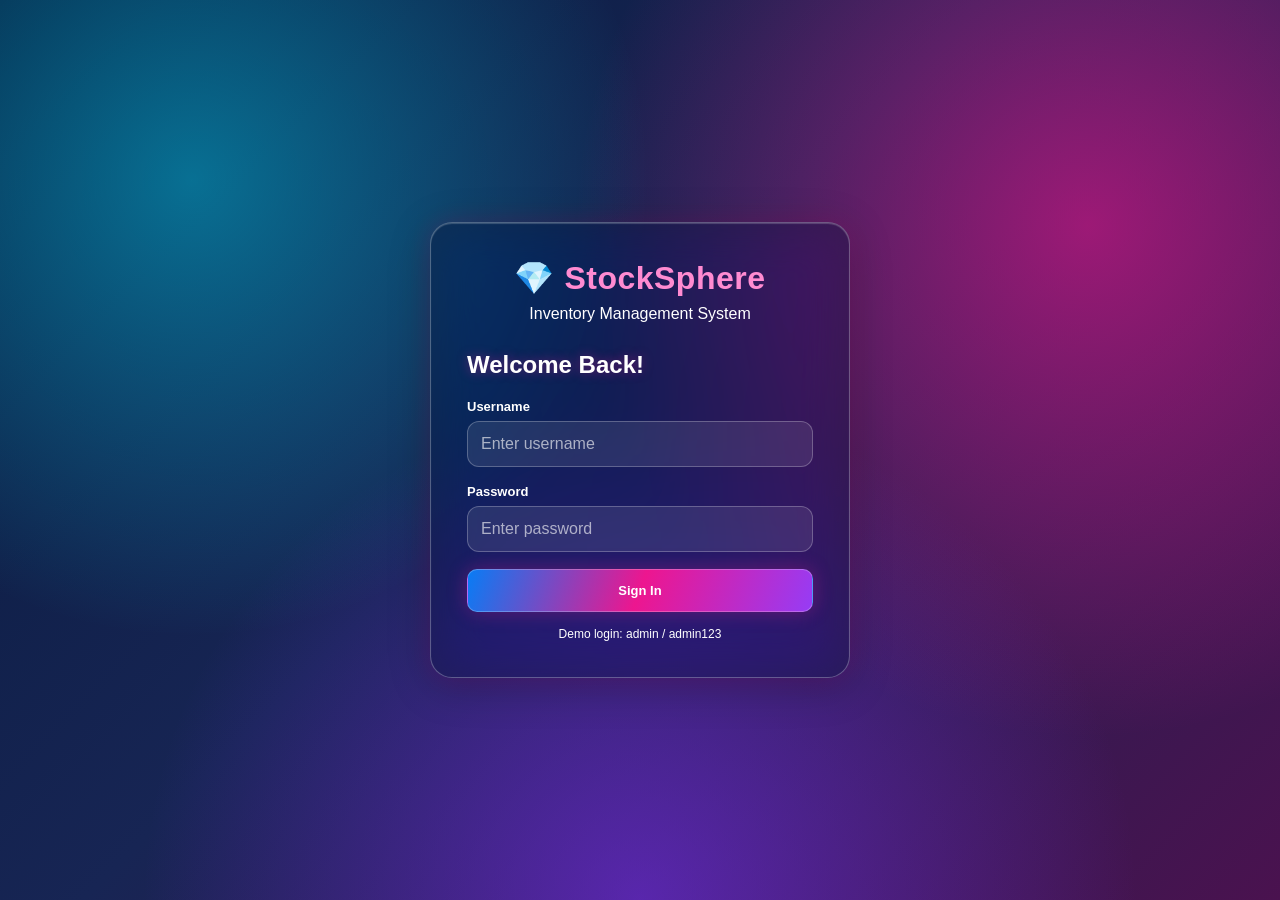
==== commit 0d1fec27: "Update StockSphere login design" ====
--- a/src/main/resources/static/index.html
+++ b/src/main/resources/static/index.html
@@ -529,6 +529,494 @@
         justify-content: flex-end;
     }
 }
+
+/* StockSphere - Glassmorphism Theme */
+:root {
+  --glass-bg: rgba(255, 255, 255, 0.12);
+  --glass-border: rgba(255, 255, 255, 0.22);
+  --purple: #8b5cf6;
+  --blue: #3b82f6;
+  --text: #f8faff;
+}
+
+body {
+  background: linear-gradient(135deg, #100c2a, #182b59, #392064);
+  background-attachment: fixed;
+  color: var(--text);
+}
+
+.sidebar,
+.card,
+.stat-card,
+.dashboard-card,
+.modal-content,
+.panel,
+.topbar,
+.login-card {
+  background: var(--glass-bg);
+  backdrop-filter: blur(18px);
+  -webkit-backdrop-filter: blur(18px);
+  border: 1px solid var(--glass-border);
+  border-radius: 18px;
+  box-shadow: 0 8px 32px rgba(0, 0, 0, 0.18);
+}
+
+button {
+  border: 1px solid rgba(255, 255, 255, 0.2);
+  border-radius: 10px;
+  background: linear-gradient(135deg, var(--purple), var(--blue));
+  color: white;
+  padding: 10px 16px;
+  font-weight: 600;
+  cursor: pointer;
+  transition: transform 0.25s ease, box-shadow 0.25s ease;
+}
+
+button:hover {
+  transform: translateY(-2px);
+  box-shadow: 0 8px 22px rgba(99, 102, 241, 0.4);
+}
+
+input,
+select,
+textarea {
+  background: rgba(255, 255, 255, 0.08);
+  color: inherit;
+  border: 1px solid var(--glass-border);
+  border-radius: 10px;
+  padding: 10px 12px;
+  outline: none;
+}
+
+input:focus,
+select:focus,
+textarea:focus {
+  border-color: #a78bfa;
+  box-shadow: 0 0 0 3px rgba(139, 92, 246, 0.18);
+}
+
+table {
+  border-collapse: collapse;
+  width: 100%;
+}
+
+th {
+  background: rgba(139, 92, 246, 0.2);
+  color: #ddd6fe;
+  text-align: left;
+}
+
+th,
+td {
+  padding: 12px;
+  border-bottom: 1px solid rgba(255, 255, 255, 0.12);
+}
+
+tr:hover td {
+  background: rgba(255, 255, 255, 0.05);
+}
+
+@media (max-width: 768px) {
+  .sidebar {
+    max-width: 100%;
+  }
+
+  table {
+    display: block;
+    overflow-x: auto;
+  }
+}
+
+/* StockSphere card hover effect */
+.stat-card,
+.panel {
+    transition: transform 0.3s ease, box-shadow 0.3s ease;
+}
+
+.stat-card:hover,
+.panel:hover {
+    transform: translateY(-4px);
+    box-shadow: 0 12px 35px rgba(139, 92, 246, 0.25);
+}
+
+/* Fix white backgrounds in Products and other pages */
+.panel,
+.stat-card,
+.topbar,
+.sidebar,
+.form-field input,
+.form-field select,
+.search,
+.table-wrap {
+    background-color: rgba(255, 255, 255, 0.08);
+    color: #f8faff;
+    border-color: rgba(255, 255, 255, 0.2);
+}
+
+th {
+    background: rgba(139, 92, 246, 0.25);
+    color: #ffffff;
+}
+
+td {
+    color: #f8faff;
+    border-bottom-color: rgba(255, 255, 255, 0.15);
+}
+
+tbody tr:hover {
+    background: rgba(255, 255, 255, 0.08);
+}
+
+.form-field {
+    color: #f8faff;
+}
+
+.form-field input::placeholder,
+.search::placeholder {
+    color: rgba(255, 255, 255, 0.65);
+}
+
+/* Sign-in page glassmorphism improvement */
+#loginScreen {
+    background:
+        radial-gradient(circle at 15% 20%, rgba(139, 92, 246, 0.5), transparent 35%),
+        radial-gradient(circle at 85% 80%, rgba(59, 130, 246, 0.4), transparent 35%),
+        linear-gradient(135deg, #100c2a, #182b59, #392064);
+}
+
+.login-card {
+    background: rgba(255, 255, 255, 0.12);
+    backdrop-filter: blur(22px);
+    -webkit-backdrop-filter: blur(22px);
+    border: 1px solid rgba(255, 255, 255, 0.25);
+    border-radius: 24px;
+    box-shadow: 0 20px 60px rgba(0, 0, 0, 0.3);
+    color: #ffffff;
+}
+
+.login-logo {
+    color: #ffffff;
+    font-size: 32px;
+    letter-spacing: 0.5px;
+}
+
+.login-subtitle,
+.login-card label {
+    color: rgba(255, 255, 255, 0.85);
+}
+
+.login-card h2 {
+    color: #ffffff;
+}
+
+.login-card input {
+    background: rgba(255, 255, 255, 0.1);
+    color: #ffffff;
+    border: 1px solid rgba(255, 255, 255, 0.25);
+    border-radius: 11px;
+}
+
+.login-card input::placeholder {
+    color: rgba(255, 255, 255, 0.6);
+}
+
+.login-card input:focus {
+    border-color: #a78bfa;
+    box-shadow: 0 0 0 3px rgba(139, 92, 246, 0.2);
+}
+
+.login-hint {
+    color: rgba(255, 255, 255, 0.7);
+}
+
+/* Supplier Purchase dropdown theme fix */
+select,
+select option {
+    background-color: #211a46;
+    color: #f8faff;
+    border: 1px solid rgba(255, 255, 255, 0.25);
+}
+
+select:focus {
+    outline: none;
+    border-color: #a78bfa;
+    box-shadow: 0 0 0 3px rgba(139, 92, 246, 0.2);
+}
+
+select option {
+    padding: 10px;
+}
+
+/* Supplier and Product dropdown fix */
+.form-field select,
+select {
+    background-color: #211a46 !important;
+    color: #ffffff !important;
+    border: 1px solid rgba(255, 255, 255, 0.25);
+}
+
+.form-field select option,
+select option {
+    background-color: #211a46 !important;
+    color: #ffffff !important;
+}
+
+.form-field select:focus,
+select:focus {
+    border-color: #a78bfa;
+    outline: none;
+}
+
+body {
+    background: #100c2a !important;
+    color: white !important;
+}
+
+/* StockSphere Premium Background */
+body {
+    background: linear-gradient(135deg, #100c2a, #182b59, #392064) !important;
+    background-attachment: fixed !important;
+    color: #f8faff !important;
+}
+
+.stat-card,
+.panel,
+.sidebar,
+.topbar {
+    background: rgba(255, 255, 255, 0.10) !important;
+    border: 1px solid rgba(255, 255, 255, 0.20) !important;
+    backdrop-filter: blur(18px);
+    -webkit-backdrop-filter: blur(18px);
+    box-shadow: 0 8px 32px rgba(0, 0, 0, 0.18);
+}
+
+/* Miracle Pink Glassmorphism */
+body {
+    background:
+        radial-gradient(ellipse at 15% 10%, rgba(255, 75, 190, 0.22), transparent 35%),
+        radial-gradient(ellipse at 85% 80%, rgba(150, 75, 255, 0.25), transparent 40%),
+        linear-gradient(135deg, #170d2c, #29113f, #170d35) !important;
+    background-attachment: fixed !important;
+    color: #fff5ff;
+}
+
+.sidebar,
+.topbar,
+.stat-card,
+.panel {
+    background: rgba(255, 210, 245, 0.08) !important;
+    border: 1px solid rgba(255, 155, 230, 0.28) !important;
+    backdrop-filter: blur(20px);
+    -webkit-backdrop-filter: blur(20px);
+    box-shadow: 0 8px 32px rgba(255, 60, 190, 0.10);
+}
+
+.brand,
+.user-info {
+    color: #ff9de2;
+}
+
+.nav-link.active {
+    background: linear-gradient(110deg, #f044b8, #9b5cff) !important;
+    color: white !important;
+    box-shadow: 0 0 22px rgba(255, 70, 195, 0.35);
+}
+
+.btn-primary {
+    background: linear-gradient(110deg, #f044b8, #925cff) !important;
+    color: white !important;
+    box-shadow: 0 5px 20px rgba(255, 70, 195, 0.22);
+}
+
+.stat-card,
+.panel {
+    border-radius: 20px;
+    transition: transform 0.25s ease, box-shadow 0.25s ease;
+}
+
+.stat-card:hover,
+.panel:hover {
+    transform: translateY(-3px);
+    box-shadow: 0 12px 32px rgba(255, 70, 195, 0.18);
+}
+/* StockSphere Neon Login Page */
+
+.login-container,
+.login-card,
+.login-box,
+.login-form-container {
+    background: rgba(25, 10, 38, 0.94) !important;
+    color: #fff0fb !important;
+    border: 1px solid rgba(255, 20, 147, 0.55) !important;
+    border-radius: 22px !important;
+    box-shadow:
+        0 0 20px rgba(255, 20, 147, 0.22),
+        0 0 45px rgba(168, 85, 247, 0.12) !important;
+    backdrop-filter: blur(18px);
+}
+
+.login-container h1,
+.login-container h2,
+.login-card h1,
+.login-card h2,
+.login-box h1,
+.login-box h2,
+.login-form-container h1,
+.login-form-container h2 {
+    color: #ff79d2 !important;
+    text-shadow: 0 0 12px rgba(255, 20, 147, 0.4);
+}
+
+.login-container input,
+.login-card input,
+.login-box input,
+.login-form-container input {
+    background: #160c22 !important;
+    color: #ffffff !important;
+    border: 1px solid #793b91 !important;
+    border-radius: 10px !important;
+}
+
+.login-container input:focus,
+.login-card input:focus,
+.login-box input:focus,
+.login-form-container input:focus {
+    border-color: #ff1493 !important;
+    box-shadow: 0 0 12px rgba(255, 20, 147, 0.3) !important;
+    outline: none;
+}
+
+.login-container label,
+.login-card label,
+.login-box label,
+.login-form-container label {
+    color: #e8c9f7 !important;
+}
+
+.login-container button,
+.login-card button,
+.login-box button,
+.login-form-container button {
+    background: linear-gradient(110deg, #ff1493, #a855f7) !important;
+    color: #ffffff !important;
+    border: none !important;
+    border-radius: 10px !important;
+    box-shadow: 0 0 16px rgba(255, 20, 147, 0.3);
+    transition: all 0.25s ease;
+}
+
+.login-container button:hover,
+.login-card button:hover,
+.login-box button:hover,
+.login-form-container button:hover {
+    transform: translateY(-2px);
+    box-shadow: 0 0 24px rgba(255, 20, 147, 0.55);
+}
+/* Overall Login Page - Pink Glassmorphism Background */
+
+body:has(#loginPage),
+body:has(.login-page),
+body:has(.login-screen) {
+    background:
+        radial-gradient(ellipse at 15% 20%, rgba(255, 255, 255, 0.55), transparent 35%),
+        radial-gradient(ellipse at 85% 75%, rgba(255, 105, 180, 0.35), transparent 40%),
+        linear-gradient(135deg, #ff69b4 0%, #ffb6d9 45%, #e6b3ff 100%) !important;
+    background-attachment: fixed !important;
+    min-height: 100vh;
+}
+
+/* Glass effect for the whole login screen */
+body:has(#loginPage) #loginPage,
+body:has(.login-page) .login-page,
+body:has(.login-screen) .login-screen {
+    background: rgba(255, 255, 255, 0.12) !important;
+    backdrop-filter: blur(8px);
+    -webkit-backdrop-filter: blur(8px);
+    min-height: 100vh;
+}
+/* Rich Blue + Pink Glassmorphism */
+
+#loginScreen {
+    background:
+        radial-gradient(
+            circle at 15% 20%,
+            rgba(0, 225, 255, 0.42),
+            transparent 35%
+        ),
+        radial-gradient(
+            circle at 85% 25%,
+            rgba(255, 20, 147, 0.55),
+            transparent 40%
+        ),
+        radial-gradient(
+            circle at 50% 100%,
+            rgba(123, 47, 247, 0.55),
+            transparent 45%
+        ),
+        linear-gradient(
+            135deg,
+            #071a3d 0%,
+            #172554 45%,
+            #4a124f 100%
+        ) !important;
+}
+
+/* Rich transparent glass card */
+
+#loginScreen .login-card {
+    background: rgba(15, 23, 55, 0.48) !important;
+    border: 1px solid rgba(255, 255, 255, 0.28) !important;
+
+    backdrop-filter: blur(25px) saturate(160%) !important;
+    -webkit-backdrop-filter: blur(25px) saturate(160%) !important;
+
+    box-shadow:
+        0 8px 40px rgba(0, 0, 0, 0.25),
+        0 0 25px rgba(255, 20, 147, 0.15),
+        inset 0 1px 1px rgba(255, 255, 255, 0.2) !important;
+}
+
+/* Text colours */
+
+#loginScreen .login-logo {
+    color: #ff8bd1 !important;
+}
+
+#loginScreen .login-subtitle,
+#loginScreen label,
+#loginScreen .login-hint,
+#loginScreen h2 {
+    color: #ffffff !important;
+}
+
+/* Dark glass input fields */
+
+#loginScreen input {
+    background: rgba(255, 255, 255, 0.09) !important;
+    color: #ffffff !important;
+    border: 1px solid rgba(255, 255, 255, 0.25) !important;
+    border-radius: 12px !important;
+}
+
+#loginScreen input::placeholder {
+    color: rgba(255, 255, 255, 0.62) !important;
+}
+
+/* Neon blue-pink button */
+
+#loginScreen .btn-primary {
+    background: linear-gradient(
+        110deg,
+        #087cf5,
+        #ed168f,
+        #963cf5
+    ) !important;
+
+    color: white !important;
+    border: 1px solid rgba(255, 255, 255, 0.25) !important;
+    box-shadow: 0 0 20px rgba(237, 22, 143, 0.30) !important;
+}
+
 </style>
 </head>
 
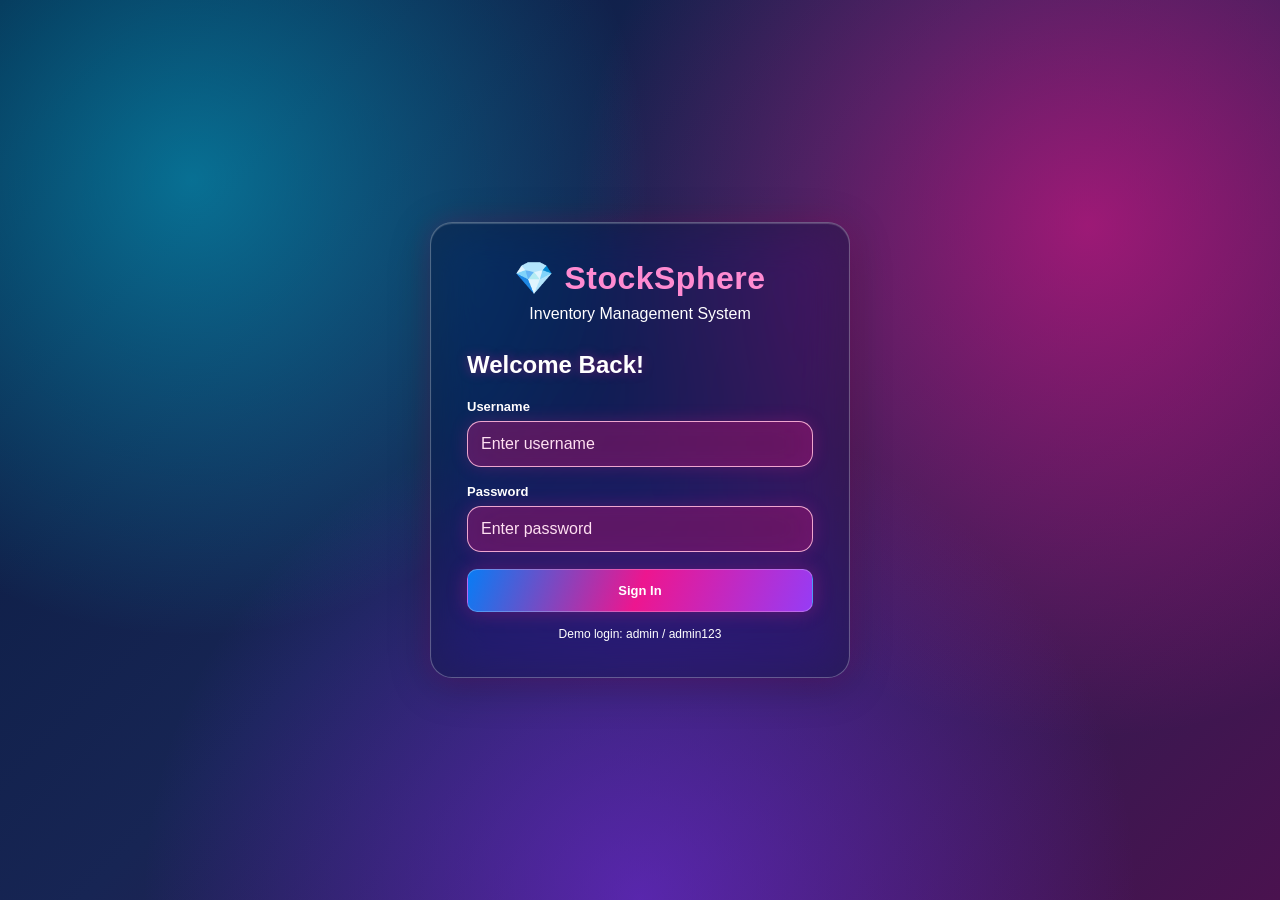
==== commit 2ad15c75: "Initial StockSphere project upload" ====
--- a/src/main/resources/static/index.html
+++ b/src/main/resources/static/index.html
@@ -1017,7 +1017,50 @@
     box-shadow: 0 0 20px rgba(237, 22, 143, 0.30) !important;
 }
 
+#loginScreen input#loginUsername,
+#loginScreen input#loginPassword {
+    background: rgba(255, 70, 170, 0.35) !important;
+    color: #ffffff !important;
+    border: 1px solid rgba(255, 160, 220, 0.8) !important;
+    border-radius: 14px !important;
+    backdrop-filter: blur(15px);
+    -webkit-backdrop-filter: blur(15px);
+    box-shadow: 0 4px 20px rgba(255, 70, 170, 0.2);
+}
+
+#loginScreen input#loginUsername::placeholder,
+#loginScreen input#loginPassword::placeholder {
+    color: #f5d9ed !important;
+    opacity: 1 !important;
+}
+
+#loginScreen input#loginUsername,
+#loginScreen input#loginPassword {
+    background: rgba(255, 20, 147, 0.30) !important;
+    background-color: rgba(255, 20, 147, 0.30) !important;
+    color: #ffffff !important;
+    -webkit-text-fill-color: #ffffff !important;
+    border: 1px solid rgba(255, 182, 219, 0.9) !important;
+    backdrop-filter: blur(18px) !important;
+    -webkit-backdrop-filter: blur(18px) !important;
+    box-shadow: 0 0 18px rgba(255, 20, 147, 0.20) !important;
+}
+
+#loginScreen input#loginUsername::placeholder,
+#loginScreen input#loginPassword::placeholder {
+    color: #ffe0f2 !important;
+    -webkit-text-fill-color: #ffe0f2 !important;
+    opacity: 1 !important;
+}
+
+#loginScreen input#loginUsername:-webkit-autofill,
+#loginScreen input#loginPassword:-webkit-autofill {
+    -webkit-text-fill-color: #ffffff !important;
+    -webkit-box-shadow: 0 0 0 1000px #713b83 inset !important;
+}
+
 </style>
+
 </head>
 
 <body>
